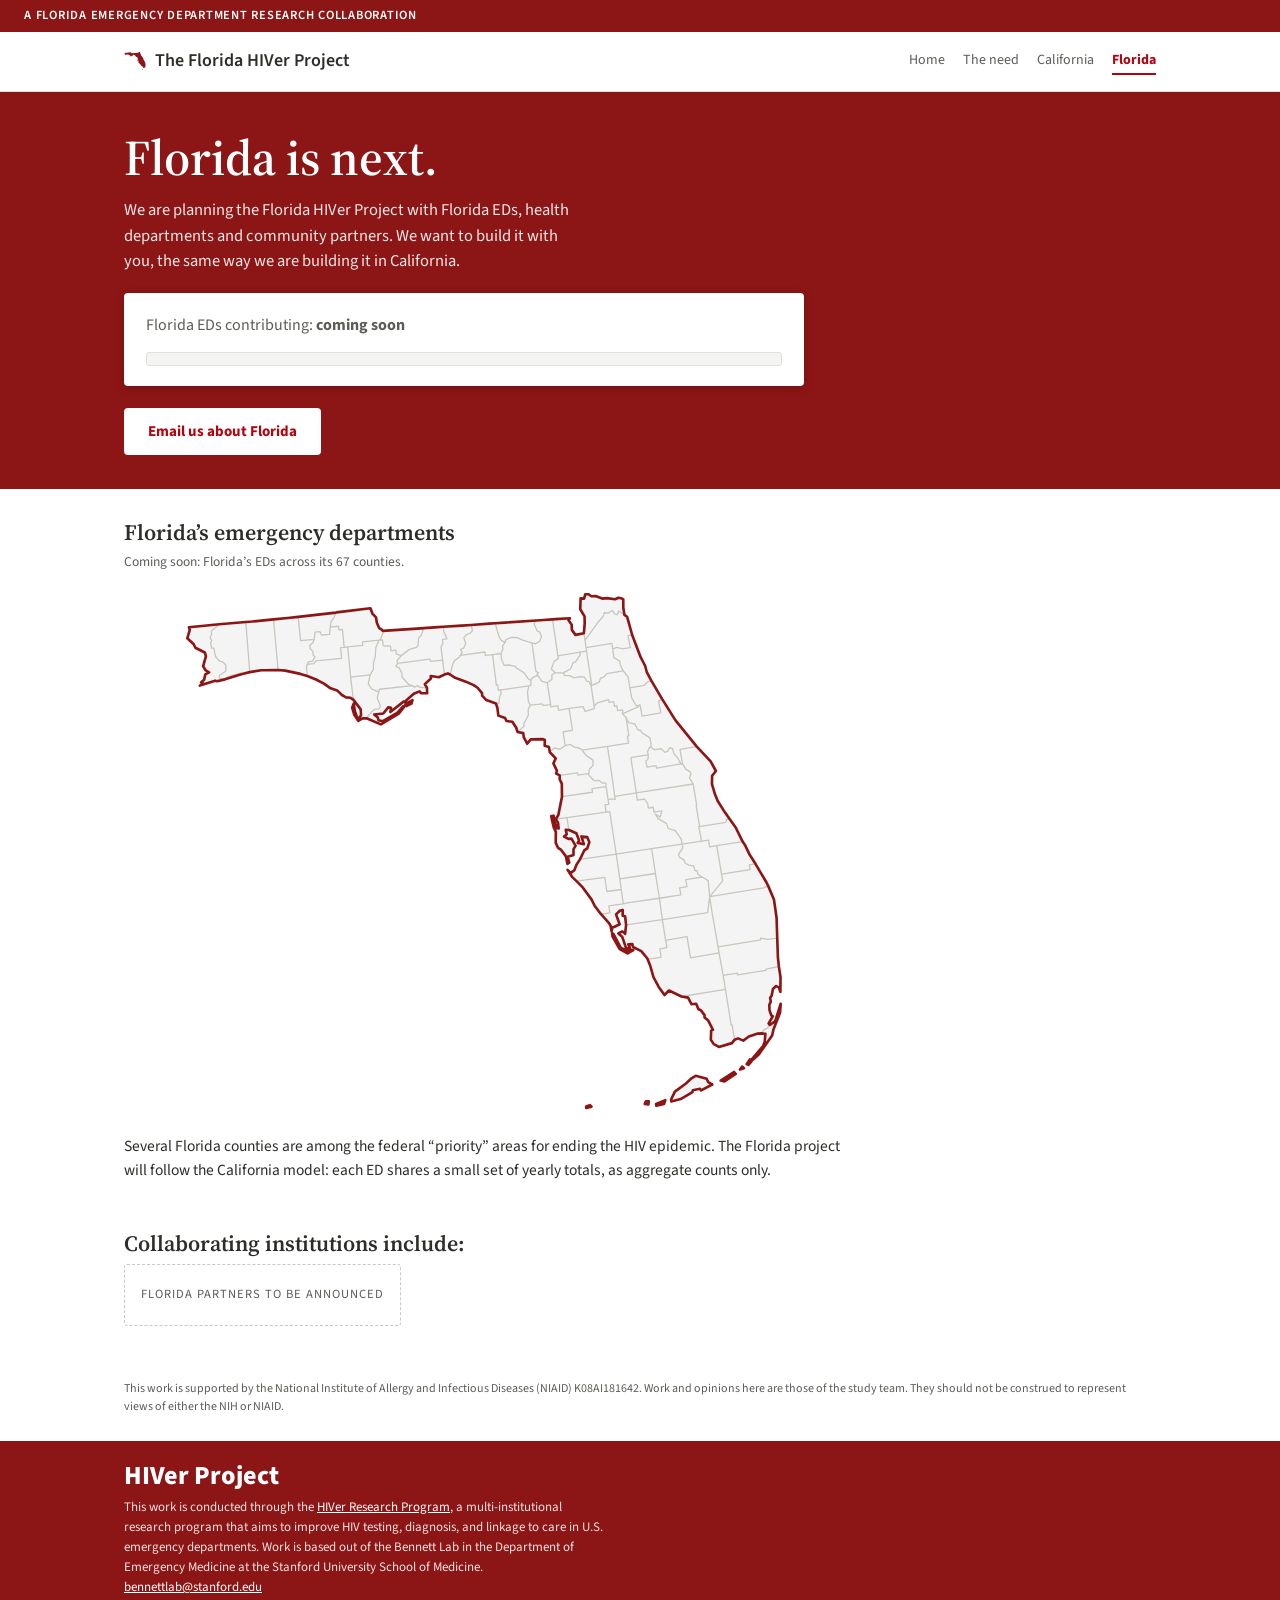
==== florida.html @ af4b72f3 "expansion reformatting to include home and then state-specific content" ====
<!doctype html>
<html lang="en">
<head>
<meta charset="utf-8">
<meta name="viewport" content="width=device-width, initial-scale=1">
<title>The Florida HIVer Project</title>
<meta name="description" content="The Florida HIVer Project: our next state. Planning with Florida partners.">
<meta name="robots" content="noindex">
<link rel="icon" type="image/svg+xml" href="data:image/svg+xml,%3Csvg%20xmlns%3D%22http%3A//www.w3.org/2000/svg%22%20viewBox%3D%220%20-12%20100%2074%22%3E%3Cpath%20d%3D%22M18.4%2049.8L16.7%2049.1L15.8%2049.5L15.3%2048.6L13.9%2049.1L14.2%2048.3L13.0%2048.6L12.7%2047.9L16.3%2045.3L19.1%2045.3L21.2%2043.6L26.9%2035.6L28.8%2027.6L24.3%2027.8L20.5%2030.2L19.6%2029.7L17.7%2032.1L16.5%2032.3L15.8%2034.0L13.9%2032.5L11.6%2032.5L9.2%2034.0L6.4%2034.0L5.7%2032.3L7.1%2031.8L6.6%2030.9L7.8%2029.2L5.0%2030.7L1.7%2030.2L0.0%2028.1L4.7%2023.3L5.2%2018.6L7.5%2015.8L8.0%2013.0L9.2%2011.3L12.5%2012.3L14.4%209.9L17.2%2010.8L21.5%207.5L30.0%203.8L32.8%201.4L38.0%200.0L44.6%200.5L52.1%203.8L56.8%203.8L64.9%201.9L72.4%201.9L75.7%202.4L85.6%207.1L92.0%2013.9L93.9%2017.2L93.4%2020.0L95.8%2027.1L96.2%2034.2L97.2%2037.5L100.0%2041.7L100.0%2045.0L95.5%2048.1L88.9%2047.6L87.7%2046.5L89.9%2044.8L92.7%2044.3L93.4%2042.7L85.6%2040.6L83.5%2038.9L82.3%2036.3L81.4%2036.3L74.8%2041.5L70.0%2047.6L63.9%2048.6L58.7%2048.1L56.6%2046.9L57.3%2045.8L60.6%2044.3L64.2%2044.1L64.2%2032.8L55.0%2032.1L54.7%2033.7L57.5%2040.3L54.0%2046.2L45.5%2046.7L44.3%2045.5L47.9%2042.9L49.8%2042.9L50.0%2041.7L41.7%2034.0L39.6%2037.0L30.0%2045.8L23.8%2049.5L20.5%2049.1Z%22%20fill%3D%22%238C1515%22/%3E%3C/svg%3E">
<link rel="stylesheet" href="https://fonts.googleapis.com/css2?family=Source+Sans+3:wght@400;600;700;800&family=Source+Serif+4:opsz,wght@8..60,400;8..60,600;8..60,700&display=swap">
<link rel="stylesheet" href="assets/site.css">
</head>
<body>
<a class="skip" href="#main">Skip to content</a>
<header><div class="subar">A Florida emergency department research collaboration</div>
<div class="top"><div class="in">
  <a class="site" href="index.html"><svg viewBox="-2 -2 104 104" class="mark" aria-hidden="true"><path d="M94.3,86L94.3,86L94.3,86ZM93.2,86.9L93.2,86.9L93.2,86.9ZM90,88.8L90,88.8L90,88.8ZM81.6,92L85.7,88L88.5,89.5ZM79.1,92.7L79.1,92.7L79.1,92.7ZM77.1,92.7L77.1,92.7L77.1,92.7ZM71.6,63.9L71.6,63.9L71.6,63.9ZM67.3,93.2L67.3,93.2L67.3,93.2ZM36.8,25.4L36.8,25.4L36.8,25.4ZM30.9,9.2L33,13L64.5,10.8L66.9,13.4L66.3,7.5L67.1,6.8L73.3,7.5L77.5,19.9L82.3,28.1L89.1,36.6L89.5,41.7L97.7,55.4L99.4,61.4L100,73.9L98.8,73.3L99.1,78.8L97.5,80.9L89.6,83.1L85.8,75.8L81.2,73.6L80.5,74.4L76.5,67L73.3,64.5L74,62.1L71.7,63L64.9,54.5L67.8,48.6L63.8,46.5L65.5,49.2L63.9,51L62.1,48.7L63.2,38.7L60.3,31.4L57.9,31.3L52.4,27.3L52,25.2L48.9,22.6L44,20.2L41.1,20.6L40.4,23.5L38.2,23.6L34.2,26.7L31.5,27.1L32.6,28.7L28.8,28.2L27.8,24.4L21.7,21.2L17.4,19.8L12.5,19.6L2.1,22.2L3.7,20L2.9,16.6L0,14.2L0.3,12.4L20.4,10.4Z" fill="currentColor"/></svg><span>The Florida HIVer Project</span></a>
  <nav aria-label="Main"><a href="index.html">Home</a><a href="need.html">The need</a><a href="california.html">California</a><a href="florida.html" aria-current="page">Florida</a></nav>
</div></div></header>
<main id="main">
<section class="hero tbd"><div class="in">
  <h1 class="disp">Florida is next.</h1>
  <p>We are planning the Florida HIVer Project with Florida EDs, health departments and community partners. We want to build it with you, the same way we are building it in California.</p>
  <div class="meter tbd">
    <div class="big"><span class="of">Florida EDs contributing: <b>coming soon</b></span></div>
    <div class="track" role="img" aria-label="Progress: not started yet"><div class="fill" style="width:0"></div></div>
  </div>
  <a class="cta" href="mailto:bennettlab@stanford.edu?subject=Florida%20HIVer%20Project">Email us about Florida</a>
</div></section>

<section class="band"><div class="in">
  <h2 class="disp">Florida&rsquo;s emergency departments</h2>
  <p class="sub">Coming soon: Florida&rsquo;s EDs across its 67 counties.</p>
  <figure class="fig mapbox" style="margin:18px 0 22px"><svg viewBox="-2.0 -2.0 364.0 316" role="img" aria-label="Map of Florida's 67 counties." style="width:100%;height:auto;display:block;max-width:600px;margin:0 auto"><path d="M90.1,11.1L90.5,11L111.1,8.5L112.3,11.7L114.5,14L115,17.3L116.4,20.5L118,21.5L118.6,22.2L139.3,20.8L143.5,20.5L152,19.9L155.3,19.7L166.5,19L172.2,18.6L183.1,17.8L186.8,17.6L192.6,17.2L211.7,15.9L216.2,15.6L221.6,15.2L223.3,15.1L232.1,14.5L231.3,15.8L233.2,18.5L233.3,21.6L235.5,24.6L240.6,23.6L241.1,17.7L241,13.4L238.4,9.1L238.6,2.5L240.7,2.6L241.4,0L243.4,0L245.1,1.2L247.7,1L251.7,2.6L254.6,2.3L259.5,3L261.6,2.1L263.7,2.6L264.5,3.1L264.5,8L265.2,12.5L266.8,13.6L269.9,24.7L275.1,38.3L277.8,43.5L278.7,47L281.5,52.4L288.1,63.6L296.2,76.5L309.1,92.4L317.5,101.4L320.7,107.2L318.4,110.1L318.3,115.1L320.2,121.5L321.8,125.4L325.4,131.1L328.9,136.1L332.7,141.5L336.9,150L338.6,152.6L341.3,158.2L344.7,163.5L351.3,174.7L352.4,176.9L355.9,185.1L357.5,196.2L357.9,208.6L358.3,220.3L358.9,225.8L359.9,232.4L359.8,241.2L358.9,238.5L357.2,237.7L355.3,239.4L354.5,243.5L353.6,244.8L354,247.1L353.1,249L353.2,252.3L354.3,255.5L355.2,256L352.7,260.4L353.4,261.3L356.5,259.1L357.2,257.3L360,248.4L359.6,253.8L358.1,257.7L355.6,264L354.8,267.7L346.8,279L343.3,282.3L342.7,281.9L349.4,273.9L350.3,271.5L350.7,266.6L348.2,266.4L346.1,266.5L340.7,268.3L337.3,270.8L334.1,269.4L332.1,270.2L330.4,272.3L322.5,274.6L319.4,272.9L317.6,270.2L317.8,264.7L318.9,264.2L315.9,258.4L313.8,256.7L313.8,255.3L311.6,252.4L310.1,251.8L308.7,248.4L305.9,248.7L303.8,244.7L299.8,244L292.2,240.4L289.5,243.1L286,238.2L282.8,232.3L280.8,225.2L279,220.8L275.4,216.5L270.4,214L270,212.2L267.6,212.4L268.4,214.2L266.3,215L263.8,207.7L261.5,205.8L263.9,204.5L265.6,206L266.2,200.6L265.6,195.4L264.1,195L264.2,191.5L262.4,192L260.1,194.2L262.3,200.2L259.2,201.7L257.9,202.2L257.4,204.4L256.8,201.1L255.7,199.3L251,194.1L247.1,188.9L245.2,185.1L240,178L236.1,174L233.6,171.6L230.7,167.2L232.7,169L234.8,167.4L236.1,164.1L238.2,160.8L240.8,155.4L242.6,154.2L243.9,150.4L242.6,147.3L239.1,146.9L240.6,151.6L236.8,150.8L237.7,149.3L236,145L231.5,143L229.6,142.9L230.2,145.6L228.6,147L231.2,148.4L233.1,148.2L235.6,152.6L234.3,154.6L234.3,158.1L230.8,159.2L231.7,162.8L230.6,163.5L229.7,159L226.8,155.1L224.9,153.8L223.5,150.8L223.6,144.1L222.3,141.4L221.2,136.8L220.8,134.6L222.2,134.3L222.5,136.6L224,141.9L225.3,142L224.9,138.5L223.6,136.4L225.1,133.9L227.3,122.8L227.2,114.9L225.9,112.2L225.9,109.9L223.8,108.8L224.2,107L222.1,102.6L223.5,99.6L219.9,95.7L219.4,92.7L216.8,91.9L216.9,88.4L215.8,87.9L208.4,88L206.2,90.6L204.1,86.6L203.8,84.2L200.3,83.5L199.5,80.8L197.2,77.3L193.7,76.9L192.8,75.1L188.7,73.6L188.1,68.8L187.2,66.2L181.4,64.2L178.9,61.4L178.8,60L176.1,56.7L173.7,55.1L169,53L162.5,50.7L159.6,48.8L158.1,48L156,48.7L152.6,50.3L147.7,49.6L147.8,51.1L144.1,54.5L145.4,56.8L145.5,60L141.8,60L140.9,58.9L137.4,60.3L132.1,65L131.2,65.1L123.2,71.4L123.6,68.9L121.9,68.6L118.9,72.3L113.4,72.9L115.6,74.8L116,76.4L118.6,77L127.3,72L131.1,67.9L131.5,68.4L128.3,72.4L117.4,78.9L109.1,75.3L106.3,75.3L103.7,76.8L101.3,73.1L100,68.8L101,66.2L101.6,70.6L102.9,74.4L104.1,75.2L105.4,73.4L105.2,69.8L100.7,63.9L99,62.8L96.3,62.5L93.8,61.1L90.9,58.3L86.5,56.8L82.9,54.2L78.1,51.7L72.8,49.6L68.6,48.3L59.4,46.3L55.1,45.9L44.9,46.1L37.9,47.2L32.8,48.5L22.9,51.6L18.1,52.7L16.9,52.4L7.6,55.4L9.7,54.1L8.4,53.4L10.2,51.9L10.9,48.6L13.2,47.4L11.2,46.2L9.6,43.7L11.3,37.5L10.6,35.3L4.9,32.4L3.9,30.3L0,26.7L1.5,21.6L1,20L19.4,18.2L35.5,16.8L39.6,16.5L52.3,15.2L60.9,14.4L67.3,13.7ZM257.7,205.5L258.6,206.1L263,214.5L267.3,216.3L268.3,215.4L270.6,215.9L267.1,217.8L262.3,215.2L258,207.6ZM132.3,66.7L136.6,64.2L136,66.3L132.8,67.8ZM339.4,285L341.4,282.1L342.3,283.3L340.4,285.5ZM335.3,288.3L336.6,286.5L337.7,287.5ZM323.6,295L331.6,289.8L332.7,291L325.9,295.5ZM293.5,306.5L295.8,301.7L302.5,296.8L306.1,293.5L308.4,292.1L315.1,293.9L316,296L318.5,297.4L311.7,301L311,300L306.7,300.9L306.5,302L299.3,306.2L293.6,307.7ZM284.4,309.2L290,306.9L289.2,309.2L284.5,310.2ZM277.5,309.2L278.2,307.6L280,307.6L279.7,309.5ZM242,310.8L244.3,309.9L245.2,310.8L242,311.6Z" fill="#F4F4F4"/><path d="M52.3,15.2L55.1,45.9M37.9,47.2L35.5,16.8M236.1,174L253.3,171.7L254.5,180.3L263.3,179.1L262.4,172.7L284,169.4L286.4,184.4L299.4,182.4L298.7,178.1L303.1,177.4L302.4,173.1L312.4,171.5L316,173.7L316.9,183.4L315.7,193.1L288.2,197.4L286.4,184.4L267.8,187.1L264.5,187.8L263.3,179.1M187.2,66.2L189.1,66L189.5,62.1L190.4,60.2L190.1,58L207.2,55.6L206.4,59.2L206.9,65L208.1,67.2L206.8,69.9L206.9,73.4L204.1,78.8L204.4,79.9L200.3,83.5M352.4,176.9L349.7,178.1L316.9,183.4L324.8,173.9L324.1,169.8L341.4,167L341,164.1L344.7,163.5M262.4,172.7L260.2,157.6L281.7,154.3L284,169.4M72.8,49.6L72.3,43.6L73.4,42.4L76.9,42.1L78,40.4L93.6,38.9L93,32.4L95.2,32.2L97.3,31.9L99.1,50.2L100.7,63.9M288.1,63.6L285.9,64.8L287.3,71.9L275.9,73.9L274.7,67.1L274.1,67.3L272.3,67.6L269.6,62.8L268.5,56.8L277.1,55.3L279.2,53.1L281.5,52.4M254.9,92.3L267.7,90.3L267,86L267.9,85.9L266.1,74.6L267.8,77.9L271.6,78.8L273.5,82.5L275,82.4L275.7,83.9L280.7,87.1L281.4,91.4L280.9,92.4L279.2,95.4L279.6,97.4L279.6,99.8L278.2,101.2L278.9,104.8L284.4,103.9L284.7,105.4L299.4,102.9L300.8,103.3L302.3,106.1L304.9,107.6L305.6,109.1L304.6,111.2L306.9,115.1L272.4,120.5L269.2,99.9L269.5,98.9L279.6,97.4M67.3,13.7L68.7,28.1L77,27.3L76.2,29.4L74.3,30.9L74.5,32.9L76.3,34.8L76.2,36.6L77.5,38L75.9,40.5L73.3,41L72.3,43.6M227.3,122.8L245.8,120.1L245.5,117.9L254.1,116.7L255.3,124.8L255.7,127.5L253.4,127.8L254.1,132.1L230.3,135.5L223.6,136.4M222.5,136.6L221.2,136.8M324.1,169.8L321.2,152.5L336.9,150M77,27.3L77.5,22.9L80.4,22.6L81.4,24.7L86.3,24.3L86.7,19.9L91.7,19.4L91.9,21.5L94.1,21.3L95.2,32.2M254.1,116.7L253.8,114.5L251.9,114.6L249.9,112.9L246.6,113L243.3,109.3L243.7,108.7L243.9,106.1L246.2,103.7L246.1,100.6L241.6,97.4L239.5,94.5L254.9,92.3L257.8,111.4L259.3,122.6L259.6,124.4L256.7,124.1L255.3,124.8M357.9,208.6L352.1,209.3L347.8,208.6L347.9,209.6L322,213.9L318.5,193.9L316.9,183.4M190.1,58L188.7,58.2L188.3,55L187.5,55.1L185.2,36.6L190.3,35.9L190.7,39.7L192.2,43.1L195,42.9L199.1,43.7L199.3,44.5L204.2,47.5L207,51.5L208.5,52.2L208.4,55.3L207.2,55.6M312.4,171.5L309.8,169.8L309.3,167.7L308,167.6L307.2,164.8L304.2,164.3L302,163L301.5,161.3L298.7,159.6L298,157.8L300.6,153.9L300.2,151.6L312,149.8L316.2,149.1L316.9,153.2L321.2,152.5M225.9,109.9L236.7,108.3L237,109.7L243.7,108.7M251,194.1L256.4,193.3L255.7,189L264.5,187.8M288.2,197.4L266.2,200.6M259.2,201.7L256.8,201.1M288.2,197.4L290.2,209.9L291,214.3L286.7,215.1L287.5,220.1L280.3,221.3L279,220.8M281.7,154.3L300.2,151.6L299.6,148.4L296,143.4L291.6,142L290.8,139.1L285.6,136.1L283.9,133.3L286.9,135.2L287.9,131.4L283.1,132.1L282.7,129.2L279.7,129.7L279.3,126.8L277.4,124.2L273,124.9L272.4,120.5L259.3,122.6M190.3,35.9L191.5,33.1L191.2,31.5L192.7,29.3L193.2,27.6L196,26.2L199.6,26.1L203.9,28L209.1,29.5L211.5,46.8L213.1,47.6L211.6,49.5L209.1,50.9L208.5,52.2M208.1,67.2L215.2,66.5L216.1,67.5L220.4,66.8M231.6,69.2L233.7,82.5L228,83.4L229.2,91.8L226.1,94L222.6,93.2L219.9,95.7M265.2,12.5L261.8,10.1L260.9,12.4L259.3,11.9L257.8,9.8L255.3,11.4L252.9,11.2L252.5,13.1L249.1,17.1L241.3,28L240.6,23.6M186.8,17.6L189,25.3L190.3,27.7L192.7,29.3M185.2,36.6L180.8,37.2L180.6,35L165.6,37L166.8,35.4L165.7,33.5L167.7,32.6L168.9,30L167.8,26.4L169,24.7L171.7,23.6L173,22L172.2,18.6M209.1,29.5L211.2,30.1L213.8,28.5L214.9,25.7L213.8,22.9L212.2,22.1L210.4,18L211.7,15.9M221.6,15.2L224.8,37.4L225.1,38.9L222.6,40.7L220.8,45.3L223.1,47.5M218.4,53.7L221.2,51.5L221.2,49L223.1,47.5L228,47.7L229.1,49.3L231.9,49.3L234.8,50.7L238.3,50L240.9,50.2L242.3,52.7L243.6,52.8L245,55.5L246.8,67.7L247,69.3L241.3,71.1L240.1,68.1L231.6,69.2L225.2,70.4L224.8,67.6L220.6,68.3L220.4,66.8L218.4,53.7L214.9,52.7L212.9,49.5L211.6,49.5M97.3,31.9L106.4,31L106.3,28.9L116.3,27.8L114.4,32.1L114,38L112.9,41.8L112.9,45.5L110.9,48.9L99.1,50.2M229.2,91.8L232.5,91.1L234.5,92.6L238,93.4L239.5,94.5M109.1,75.3L109.7,73.6L113.5,69.8L116.5,69.3L117.2,67.9L115.2,62.9L116,59.8L116.6,57.6L136.4,55.4L137.9,56.3L139.8,55.4L141.2,56.5L145.4,56.8M143.5,20.5L141.8,25.2L140.4,26.2L139.9,31.2L139,32.2L134.8,33.4L129.8,37.2L126.8,36.1L126.5,33.9L123.6,34.3L123.3,31.4L118.9,31.2L118.4,27.6L116.3,27.8L117.3,27L119,22.8L118.6,22.2M110.9,48.9L109.8,54.4L112,57.6L115.8,59L116,59.8M156,48.7L154.9,39.9L153.9,31.9L155.1,29.8L154.8,27.4L157.5,27L155.7,22.8L155.3,19.7M165.6,37L165,38.2L161.9,40.4L160.7,43.5L159.6,48.8M230.3,135.5L231.5,143M32.8,48.5L32.7,47.7L26.2,49.5L21.9,51.4L19.5,50.9L19.5,49.1L23.3,46.7L23.4,42.9L21.4,41L19.5,40.5L17.2,37.9L16.1,32.7L14.8,32.7L14.1,29.4L14.8,28L13.8,26.4L14.8,24.2L14.5,22.4L19.4,18.2M309.1,92.4L298.9,94.1L300.4,102.8L299.4,102.9M266.1,74.6L264,72.5L273.7,68.2L274.1,67.3M348.2,266.4L349.9,264.1L352.3,263.1L352.7,260.4M357.2,257.3L358.1,257.7M299.8,244L326.5,239.7L329.9,261.2L330.4,261.1L332.1,270.2M258.1,33.2L260.4,32.2L264.3,33.1L268.7,32.4L267.4,25.1L269.9,24.7M268.5,56.8L267.4,50.1L264.4,46.4M306.9,115.1L309,127.7L308.7,128.1L310.8,140.9L310.3,141L312,149.8M322,213.9L322.6,217.5L305.3,220.6L303.2,207.7L290.2,209.9M310.8,140.9L326.6,138.4L327.1,136.7L328.9,136.1M224.8,37.4L238.2,35.1L238.3,36.7L235.5,41L234,41.5L232.5,45.3L228,47.7M241.9,32.3L257.6,29.8L258.1,33.2L258.8,38.4L262.5,40.6L262.7,42.9L264.4,46.4L254.6,48.1L252.7,50.2L250.7,50.9L249.8,53.3L245.3,55.4L245.2,54L242.2,34.5L241.9,32.3L241.3,28M136.4,55.4L134.3,54.7L130.3,50.2L130.1,47.5L128.5,44.6L126.6,43.7L127.5,41.9L147.1,39.3L147.8,40.7L154.9,39.9M86.7,19.9L87.3,16.4L89,14.1L90.1,11.1M127.5,41.9L127.2,40.3L129.8,37.2M326.5,239.7L325.1,231.2L333.7,229.8L333.9,230.9L351.1,228.1L351,227.4L358.9,225.8M238.2,35.1L242.2,34.5M245.3,55.4L245,55.5M325.1,231.2L322.6,217.5M238.2,160.8L260.2,157.6L256.3,131.8L254.1,132.1M264,72.5L264.2,70.1L261.1,70.6L260.6,67.7L259.2,68L258.7,65.1L255.9,65.6L255.6,63.9L248.8,65.9L246.8,67.7M280.9,92.4L283.3,94.3L287.4,93.7L289.8,95.9L291.5,95.2L292.6,93.1L294.4,93.6L295.2,96.7L297.5,99.2L299.4,102.9" fill="none" stroke="#C9C6BE" stroke-width="0.8" stroke-linejoin="round"/><path d="M90.1,11.1L90.5,11L111.1,8.5L112.3,11.7L114.5,14L115,17.3L116.4,20.5L118,21.5L118.6,22.2L139.3,20.8L143.5,20.5L152,19.9L155.3,19.7L166.5,19L172.2,18.6L183.1,17.8L186.8,17.6L192.6,17.2L211.7,15.9L216.2,15.6L221.6,15.2L223.3,15.1L232.1,14.5L231.3,15.8L233.2,18.5L233.3,21.6L235.5,24.6L240.6,23.6L241.1,17.7L241,13.4L238.4,9.1L238.6,2.5L240.7,2.6L241.4,0L243.4,0L245.1,1.2L247.7,1L251.7,2.6L254.6,2.3L259.5,3L261.6,2.1L263.7,2.6L264.5,3.1L264.5,8L265.2,12.5L266.8,13.6L269.9,24.7L275.1,38.3L277.8,43.5L278.7,47L281.5,52.4L288.1,63.6L296.2,76.5L309.1,92.4L317.5,101.4L320.7,107.2L318.4,110.1L318.3,115.1L320.2,121.5L321.8,125.4L325.4,131.1L328.9,136.1L332.7,141.5L336.9,150L338.6,152.6L341.3,158.2L344.7,163.5L351.3,174.7L352.4,176.9L355.9,185.1L357.5,196.2L357.9,208.6L358.3,220.3L358.9,225.8L359.9,232.4L359.8,241.2L358.9,238.5L357.2,237.7L355.3,239.4L354.5,243.5L353.6,244.8L354,247.1L353.1,249L353.2,252.3L354.3,255.5L355.2,256L352.7,260.4L353.4,261.3L356.5,259.1L357.2,257.3L360,248.4L359.6,253.8L358.1,257.7L355.6,264L354.8,267.7L346.8,279L343.3,282.3L342.7,281.9L349.4,273.9L350.3,271.5L350.7,266.6L348.2,266.4L346.1,266.5L340.7,268.3L337.3,270.8L334.1,269.4L332.1,270.2L330.4,272.3L322.5,274.6L319.4,272.9L317.6,270.2L317.8,264.7L318.9,264.2L315.9,258.4L313.8,256.7L313.8,255.3L311.6,252.4L310.1,251.8L308.7,248.4L305.9,248.7L303.8,244.7L299.8,244L292.2,240.4L289.5,243.1L286,238.2L282.8,232.3L280.8,225.2L279,220.8L275.4,216.5L270.4,214L270,212.2L267.6,212.4L268.4,214.2L266.3,215L263.8,207.7L261.5,205.8L263.9,204.5L265.6,206L266.2,200.6L265.6,195.4L264.1,195L264.2,191.5L262.4,192L260.1,194.2L262.3,200.2L259.2,201.7L257.9,202.2L257.4,204.4L256.8,201.1L255.7,199.3L251,194.1L247.1,188.9L245.2,185.1L240,178L236.1,174L233.6,171.6L230.7,167.2L232.7,169L234.8,167.4L236.1,164.1L238.2,160.8L240.8,155.4L242.6,154.2L243.9,150.4L242.6,147.3L239.1,146.9L240.6,151.6L236.8,150.8L237.7,149.3L236,145L231.5,143L229.6,142.9L230.2,145.6L228.6,147L231.2,148.4L233.1,148.2L235.6,152.6L234.3,154.6L234.3,158.1L230.8,159.2L231.7,162.8L230.6,163.5L229.7,159L226.8,155.1L224.9,153.8L223.5,150.8L223.6,144.1L222.3,141.4L221.2,136.8L220.8,134.6L222.2,134.3L222.5,136.6L224,141.9L225.3,142L224.9,138.5L223.6,136.4L225.1,133.9L227.3,122.8L227.2,114.9L225.9,112.2L225.9,109.9L223.8,108.8L224.2,107L222.1,102.6L223.5,99.6L219.9,95.7L219.4,92.7L216.8,91.9L216.9,88.4L215.8,87.9L208.4,88L206.2,90.6L204.1,86.6L203.8,84.2L200.3,83.5L199.5,80.8L197.2,77.3L193.7,76.9L192.8,75.1L188.7,73.6L188.1,68.8L187.2,66.2L181.4,64.2L178.9,61.4L178.8,60L176.1,56.7L173.7,55.1L169,53L162.5,50.7L159.6,48.8L158.1,48L156,48.7L152.6,50.3L147.7,49.6L147.8,51.1L144.1,54.5L145.4,56.8L145.5,60L141.8,60L140.9,58.9L137.4,60.3L132.1,65L131.2,65.1L123.2,71.4L123.6,68.9L121.9,68.6L118.9,72.3L113.4,72.9L115.6,74.8L116,76.4L118.6,77L127.3,72L131.1,67.9L131.5,68.4L128.3,72.4L117.4,78.9L109.1,75.3L106.3,75.3L103.7,76.8L101.3,73.1L100,68.8L101,66.2L101.6,70.6L102.9,74.4L104.1,75.2L105.4,73.4L105.2,69.8L100.7,63.9L99,62.8L96.3,62.5L93.8,61.1L90.9,58.3L86.5,56.8L82.9,54.2L78.1,51.7L72.8,49.6L68.6,48.3L59.4,46.3L55.1,45.9L44.9,46.1L37.9,47.2L32.8,48.5L22.9,51.6L18.1,52.7L16.9,52.4L7.6,55.4L9.7,54.1L8.4,53.4L10.2,51.9L10.9,48.6L13.2,47.4L11.2,46.2L9.6,43.7L11.3,37.5L10.6,35.3L4.9,32.4L3.9,30.3L0,26.7L1.5,21.6L1,20L19.4,18.2L35.5,16.8L39.6,16.5L52.3,15.2L60.9,14.4L67.3,13.7ZM257.7,205.5L258.6,206.1L263,214.5L267.3,216.3L268.3,215.4L270.6,215.9L267.1,217.8L262.3,215.2L258,207.6ZM132.3,66.7L136.6,64.2L136,66.3L132.8,67.8ZM339.4,285L341.4,282.1L342.3,283.3L340.4,285.5ZM335.3,288.3L336.6,286.5L337.7,287.5ZM323.6,295L331.6,289.8L332.7,291L325.9,295.5ZM293.5,306.5L295.8,301.7L302.5,296.8L306.1,293.5L308.4,292.1L315.1,293.9L316,296L318.5,297.4L311.7,301L311,300L306.7,300.9L306.5,302L299.3,306.2L293.6,307.7ZM284.4,309.2L290,306.9L289.2,309.2L284.5,310.2ZM277.5,309.2L278.2,307.6L280,307.6L279.7,309.5ZM242,310.8L244.3,309.9L245.2,310.8L242,311.6Z" fill="none" stroke="#8C1515" stroke-width="1.6" stroke-linejoin="round"/></svg></figure>
  <div class="prose">
    <p>Several Florida counties are among the federal &ldquo;priority&rdquo; areas for ending the HIV epidemic. The Florida project will follow the California model: each ED shares a small set of yearly totals, as aggregate counts only.</p>
  </div>
</div></section>
<section class="wall"><div class="in">
  <h2 class="disp">Collaborating institutions include:</h2>
  <div class="chips">
    <span class="chip">Florida partners to be announced</span>
  </div>
</div></section>
<p class="fineprint">This work is supported by the National Institute of Allergy and Infectious Diseases (NIAID) K08AI181642. Work and opinions here are those of the study team. They should not be construed to represent views of either the NIH or NIAID.</p>
</main>
<footer class="sufoot" id="contact"><div class="in">
  <span class="su">HIVer Project</span>
  <p>This work is conducted through the <a href="https://med.stanford.edu/bennettlab.html">HIVer Research Program</a>, a multi-institutional research program that aims to improve HIV testing, diagnosis, and linkage to care in U.S. emergency departments. Work is based out of the Bennett Lab in the Department of Emergency Medicine at the Stanford University School of Medicine. <a href="mailto:bennettlab@stanford.edu">bennettlab@stanford.edu</a></p>
</div></footer>
</body>
</html>
---- assets/site.css ----
:root{
  --bg:#FFFFFF; --fog:#F4F4F4; --hero:#8C1515; --ink:#2E2D29; --ink2:#5D5C57;
  --red:#8C1515; --digital:#B1040E; --green:#175E54; --line:#E3E0D8; --card:#FFFFFF;
}
*{box-sizing:border-box;}
html{scroll-behavior:smooth;}
body{margin:0; background:var(--bg); color:var(--ink); font-family:"Source Sans 3","Source Sans Pro",system-ui,sans-serif; line-height:1.55;}
.in{max-width:1080px; margin:0 auto;}
.num{font-variant-numeric:tabular-nums;}
.disp{font-family:"Source Serif 4",Georgia,serif;}
a{color:inherit;}
a:focus-visible,button:focus-visible{outline:3px solid var(--digital); outline-offset:2px;}
.hero a:focus-visible,.sufoot a:focus-visible,.subar a:focus-visible{outline-color:#FFFFFF;}
.skip{position:absolute; left:-999px; top:0; background:#FFFFFF; color:var(--digital); padding:8px 12px; font-weight:700; z-index:10;}
.skip:focus{left:8px; top:8px;}
img{max-width:100%; height:auto; display:block;}
svg{display:block;}


.subar{background:var(--red); color:#FFFFFF; padding:7px 24px; font:600 12.5px/1.4 "Source Sans 3",sans-serif; letter-spacing:.06em; text-transform:uppercase;}
.top{background:var(--card); border-bottom:1px solid var(--line);}
.top .in{display:flex; flex-wrap:wrap; gap:10px 18px; justify-content:space-between; align-items:center; padding:16px 24px;}
.site{display:inline-flex; align-items:center; gap:9px; font:600 18px/1 "Source Sans 3",sans-serif; color:var(--ink); text-decoration:none;}
.site .mark{height:22px; width:auto; color:var(--red); fill:var(--red);}
.site .mark path{fill:var(--red);}
.top nav{display:flex; flex-wrap:wrap; gap:6px 18px; font-size:14px;}
.top nav a{text-decoration:none; color:var(--ink2); padding:2px 0; border-bottom:2px solid transparent;}
.top nav a:hover{color:var(--digital);}
.top nav a[aria-current="page"]{color:var(--digital); font-weight:700; border-bottom-color:var(--digital);}
.soon{font-size:10.5px; font-weight:700; letter-spacing:.06em; text-transform:uppercase; border:1px solid var(--line); color:var(--ink2); border-radius:3px; padding:0 4px; margin-left:2px; vertical-align:1px;}

.hero{background:var(--hero); color:#FFFFFF;}
.hero .in{padding:38px 24px 34px;}
h1{font:600 clamp(30px,4.8vw,50px)/1.12 "Source Serif 4",Georgia,serif; margin:0 0 12px; text-wrap:balance; max-width:22ch;}
.hero h1{color:#FFFFFF;}
.hero.home h1{max-width:28ch;}
.hero p{color:rgba(255,255,255,.9); max-width:58ch; font-size:16.5px; margin:0 0 18px;}
.hero .srcline{font-size:12.5px; color:rgba(255,255,255,.8); margin:0;}
.cta{display:inline-block; margin:8px 0 0; background:#FFFFFF; color:var(--digital); font:700 15px "Source Sans 3",sans-serif; padding:13px 24px; border-radius:4px; text-decoration:none;}

h2{font:600 22px/1.25 "Source Serif 4",Georgia,serif; margin:0 0 6px; color:var(--ink);}
.sub{color:var(--ink2); font-size:13.5px; margin:0 0 14px;}
.band .in{padding:30px 24px;}
.band.fog{background:var(--fog);}

/* home: central map */
.mapfig{margin:0;}
.mapfig{max-width:720px;}
.mapfig img{width:100%; max-width:720px; margin:6px 0 0;}
.maplegend{display:flex; flex-wrap:wrap; gap:8px 16px; align-items:center; font-size:12.5px; color:var(--ink2); margin:14px 0 0;}
.maplegend .sw{display:inline-block; width:14px; height:14px; border-radius:2px; margin-right:5px; vertical-align:-2px; border:1px solid #CBC8BE;}
.maplegend .dot{display:inline-block; width:9px; height:9px; border-radius:50%; background:#1D3557; border:1.5px solid #FFFFFF; box-shadow:0 0 0 1px #1D3557; margin-right:6px; vertical-align:0;}
.maplegend .lt{font-weight:600; color:var(--ink); margin-right:2px;}
.cap{font-size:12px; color:var(--ink2); margin:8px 0 0;}
.lede{max-width:720px; font-size:16px;}
.lede p{margin:0 0 12px;}

/* home: state cards */
.states{display:grid; grid-template-columns:repeat(auto-fit,minmax(260px,1fr)); gap:14px; margin-top:16px;}
.state{display:flex; gap:16px; align-items:center; background:var(--card); border:1px solid var(--line); border-radius:4px; padding:18px; text-decoration:none; color:var(--ink);}
.state:hover{border-color:var(--red);}
.state svg{height:56px; width:56px; flex:none;}
.state svg path{fill:var(--red);}
.state.next svg path{fill:none; stroke:var(--red); stroke-width:2.5;}
.state b{display:block; font:600 18px "Source Serif 4",Georgia,serif;}
.state span{font-size:13.5px; color:var(--ink2);}
.tag{display:inline-block; font:700 10.5px "Source Sans 3",sans-serif; letter-spacing:.07em; text-transform:uppercase; padding:1px 6px; border-radius:3px; margin-bottom:4px;}
.tag.on{background:var(--red); color:#FFFFFF;}
.tag.nx{border:1px solid var(--red); color:var(--red);}

/* need page */
.page .in{padding:36px 24px 10px;}
.kicker{font:700 12px "Source Sans 3",sans-serif; letter-spacing:.09em; text-transform:uppercase; color:var(--digital); margin:0 0 6px;}
.page h1{font-size:clamp(28px,4vw,40px); line-height:1.15; color:var(--ink); max-width:28ch; margin-bottom:14px;}
.prose{max-width:720px; font-size:15.5px;}
.prose p{margin:0 0 14px;}
.fig,.fig.wide{width:100%; max-width:720px; margin:26px 0 34px;}
.fig img,.fig svg{width:100%; max-width:720px; height:auto; display:block;}
.vw-mid,.vw-narrow{display:none !important;}
@media (max-width:759px){.vw-wide{display:none !important;} .vw-mid{display:block !important;}}
@media (max-width:559px){.vw-mid{display:none !important;} .vw-narrow{display:block !important;}}
.ct{font:600 16px "Source Sans 3",sans-serif; margin:0 0 2px;}
.cs{font-size:12.5px; color:var(--ink2); margin:0 0 12px;}
.src{font-size:11.5px; color:var(--ink2); margin:6px 0 0;}
.fig svg{width:100%; height:auto;}
.tick{font:400 13px "Source Sans 3",sans-serif; fill:#5D5C57;}
.dlab{font:700 15px "Source Sans 3",sans-serif; fill:#2E2D29;}
.alab{font:400 13px "Source Sans 3",sans-serif; fill:#5D5C57;}
.shift{display:grid; grid-template-columns:1fr 1fr; gap:10px; margin-top:12px;}
.shift div{border-top:3px solid var(--line); padding-top:6px;}
.shift div.up{border-top-color:var(--red);}
.shift b{font:800 26px/1 "Source Sans 3",sans-serif; display:block; color:var(--ink2);}
.shift div.up b{color:var(--red);}
.shift span{font-size:13px; color:var(--ink2);}
.reco{border-left:3px solid #E0B000; background:#FFFBEA; padding:8px 12px; font-size:12.5px; color:#5A4500; margin:0 0 10px;}

/* state pages (layout of the live home page) */
.meter{background:var(--card); border-radius:4px; padding:20px 22px; max-width:680px; color:var(--ink); box-shadow:0 2px 10px rgba(0,0,0,.18); margin-bottom:14px;}
.meter .big{display:flex; align-items:baseline; gap:10px; flex-wrap:wrap;}
.meter .big .n{font:800 clamp(40px,7vw,60px)/1 "Source Sans 3",sans-serif; color:var(--red);}
.meter .big .of{color:var(--ink2); font-size:16px;}
.track{height:14px; border-radius:3px; background:var(--fog); overflow:hidden; margin-top:14px; border:1px solid var(--line);}
.fill{height:100%; width:0.3%; background:var(--red); border-radius:3px 2px 2px 3px;}
.waffle{display:grid; grid-template-columns:repeat(auto-fill,minmax(26px,1fr)); gap:6px; max-width:640px;}
.cty{aspect-ratio:1; max-width:100%; border-radius:2px; background:var(--fog); border:1px solid var(--line);}
.cty.on{background:var(--red); border-color:var(--red);}
.cty.part{background:transparent; border:2px solid var(--red);}
.legend{display:flex; flex-wrap:wrap; gap:16px; margin-top:12px; font-size:12.5px; color:var(--ink2);}
.legend i{display:inline-block; width:12px; height:12px; border-radius:3px; margin-right:6px; vertical-align:-1px;}
.wall .in{padding:4px 24px 30px;}
.chips{display:flex; flex-wrap:wrap; gap:10px; align-items:center;}
.chip{border:1px dashed #CBC8BE; color:var(--ink2); background:var(--card); border-radius:3px; padding:10px 16px; font-size:12.5px; letter-spacing:.08em; text-transform:uppercase; display:inline-flex; align-items:center; min-height:62px;}
.chip.logo1{border:1px solid var(--line); text-transform:none; letter-spacing:0; padding:8px 18px;}
.hero .statemark{height:64px; width:auto; margin:0 0 14px;}
.hero .statemark path{fill:#FFFFFF;}
.hero.tbd .statemark path{fill:none; stroke:#FFFFFF; stroke-width:2.5;}
.ph{background:repeating-linear-gradient(135deg,var(--fog) 0 10px,#EDEDED 10px 20px); border:1px dashed #CBC8BE; border-radius:4px; color:var(--ink2); font-size:13px; display:flex; align-items:center; justify-content:center; text-align:center; padding:18px;}
.ph.tall{min-height:120px; max-width:640px;}
.meter.tbd .n{color:#C9C6BE;}

.fineprint{color:var(--ink2); font-size:12px; padding:24px 24px; max-width:1080px; margin:0 auto;}
.sufoot{background:var(--red); color:#FFFFFF;}
.sufoot .in{padding:22px 24px 26px;}
.sufoot .su{font:800 26px/1 "Source Sans 3",sans-serif; display:block; margin-bottom:8px;}
.sufoot p{margin:0; font-size:13px; color:rgba(255,255,255,.88); max-width:80ch;}
.sufoot a{color:#FFFFFF; text-decoration:underline;}

@media (max-width:560px){
  .top .in{padding:12px 16px;} .hero .in,.band .in,.page .in{padding-left:16px; padding-right:16px;}
  .subar{padding:6px 16px;} .wall .in{padding:4px 16px 24px;} .fineprint{padding:20px 16px;} .sufoot .in{padding:20px 16px 22px;}
  .shift{grid-template-columns:1fr;}
}

/* county maps on the state pages */
.fig720{width:100%; max-width:720px; margin:0;}
.cmap svg{width:100%; height:auto;}
.cmap path.c{stroke:#FFFFFF; stroke-width:.7;}
.cmap path.c:hover{stroke:#2E2D29; stroke-width:1.2;}
.cmap path.c.blank{fill:#FFFFFF; stroke:#9B988F; stroke-width:.7;}
.cmap .lbl{font:700 13px "Source Sans 3",sans-serif; fill:#2E2D29;}
.mapbox{max-width:720px;}
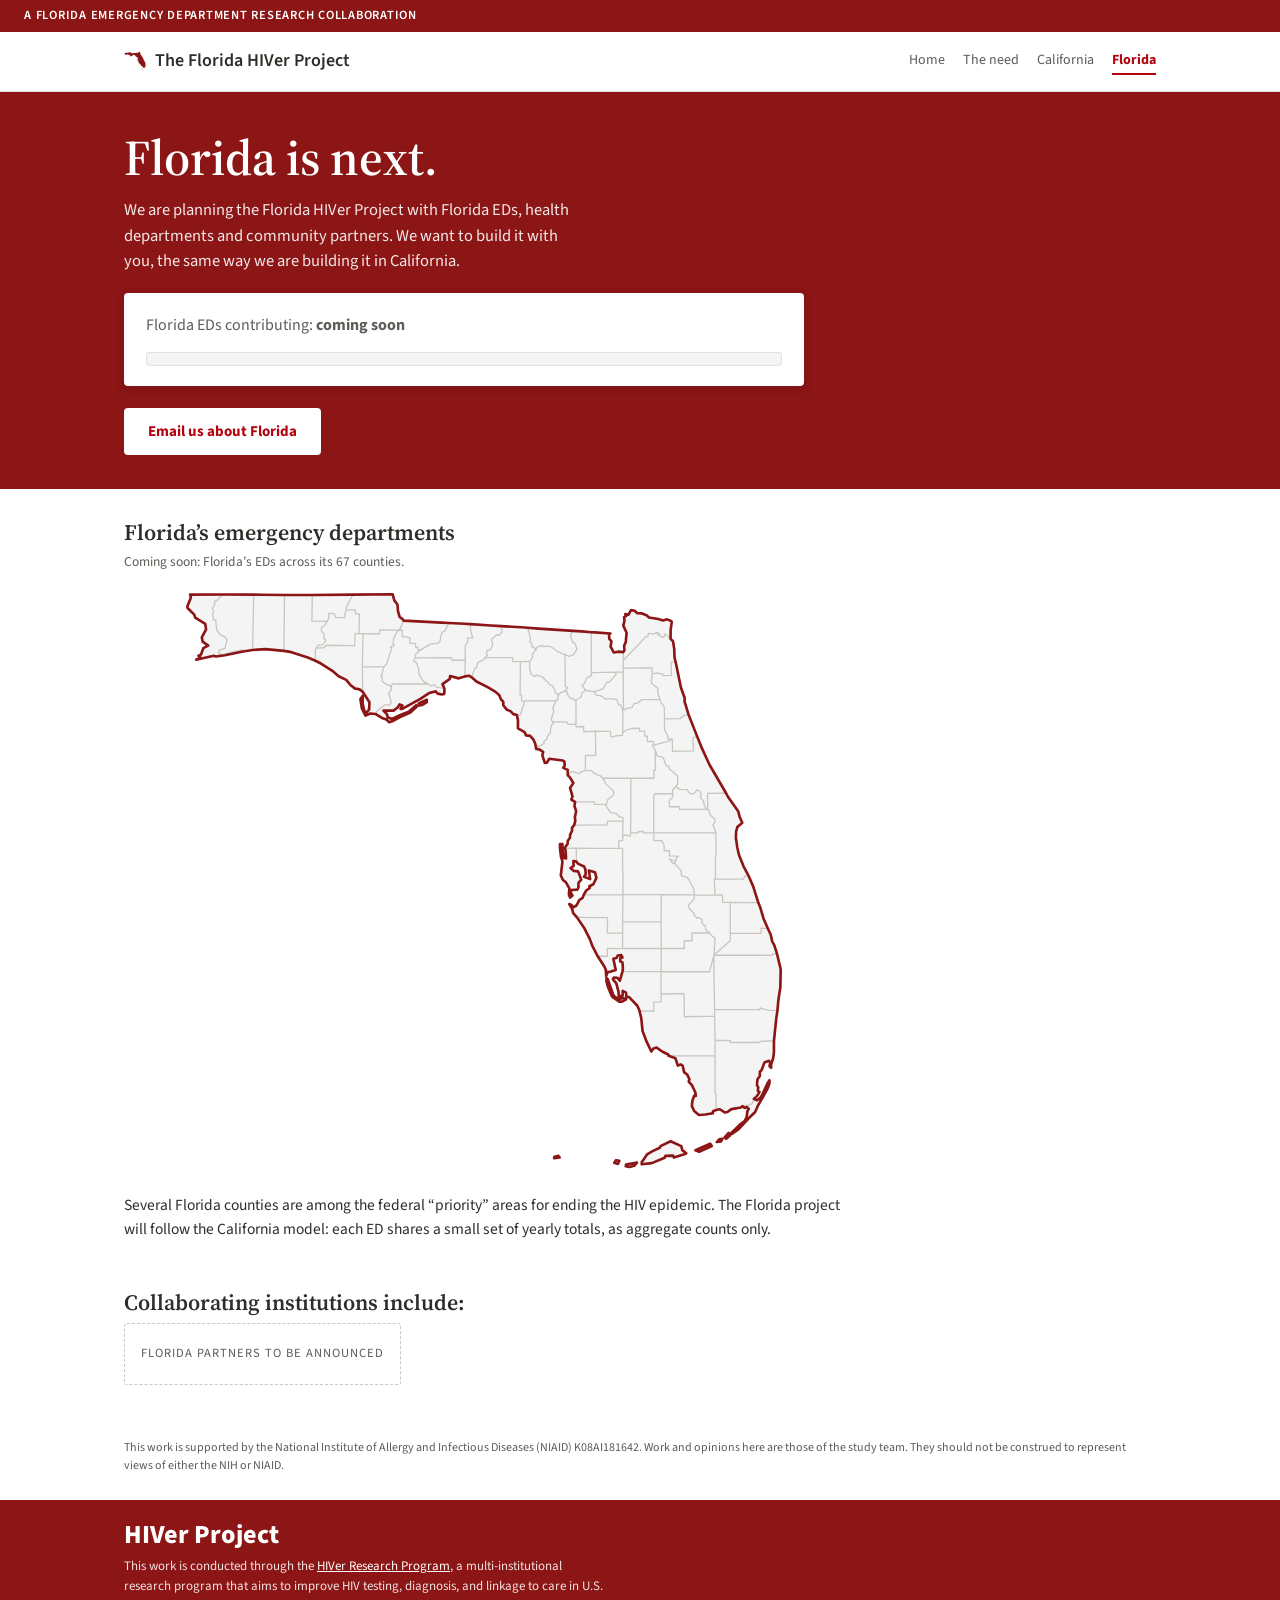
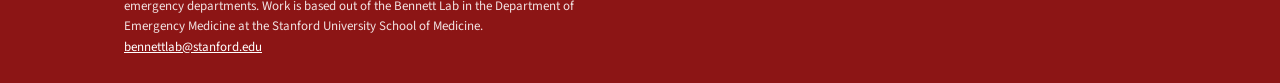
==== commit 1f8b31fa: "update florida" ====
--- a/florida.html
+++ b/florida.html
@@ -31,7 +31,7 @@
 <section class="band"><div class="in">
   <h2 class="disp">Florida&rsquo;s emergency departments</h2>
   <p class="sub">Coming soon: Florida&rsquo;s EDs across its 67 counties.</p>
-  <figure class="fig mapbox" style="margin:18px 0 22px"><svg viewBox="-2.0 -2.0 364.0 316" role="img" aria-label="Map of Florida's 67 counties." style="width:100%;height:auto;display:block;max-width:600px;margin:0 auto"><path d="M90.1,11.1L90.5,11L111.1,8.5L112.3,11.7L114.5,14L115,17.3L116.4,20.5L118,21.5L118.6,22.2L139.3,20.8L143.5,20.5L152,19.9L155.3,19.7L166.5,19L172.2,18.6L183.1,17.8L186.8,17.6L192.6,17.2L211.7,15.9L216.2,15.6L221.6,15.2L223.3,15.1L232.1,14.5L231.3,15.8L233.2,18.5L233.3,21.6L235.5,24.6L240.6,23.6L241.1,17.7L241,13.4L238.4,9.1L238.6,2.5L240.7,2.6L241.4,0L243.4,0L245.1,1.2L247.7,1L251.7,2.6L254.6,2.3L259.5,3L261.6,2.1L263.7,2.6L264.5,3.1L264.5,8L265.2,12.5L266.8,13.6L269.9,24.7L275.1,38.3L277.8,43.5L278.7,47L281.5,52.4L288.1,63.6L296.2,76.5L309.1,92.4L317.5,101.4L320.7,107.2L318.4,110.1L318.3,115.1L320.2,121.5L321.8,125.4L325.4,131.1L328.9,136.1L332.7,141.5L336.9,150L338.6,152.6L341.3,158.2L344.7,163.5L351.3,174.7L352.4,176.9L355.9,185.1L357.5,196.2L357.9,208.6L358.3,220.3L358.9,225.8L359.9,232.4L359.8,241.2L358.9,238.5L357.2,237.7L355.3,239.4L354.5,243.5L353.6,244.8L354,247.1L353.1,249L353.2,252.3L354.3,255.5L355.2,256L352.7,260.4L353.4,261.3L356.5,259.1L357.2,257.3L360,248.4L359.6,253.8L358.1,257.7L355.6,264L354.8,267.7L346.8,279L343.3,282.3L342.7,281.9L349.4,273.9L350.3,271.5L350.7,266.6L348.2,266.4L346.1,266.5L340.7,268.3L337.3,270.8L334.1,269.4L332.1,270.2L330.4,272.3L322.5,274.6L319.4,272.9L317.6,270.2L317.8,264.7L318.9,264.2L315.9,258.4L313.8,256.7L313.8,255.3L311.6,252.4L310.1,251.8L308.7,248.4L305.9,248.7L303.8,244.7L299.8,244L292.2,240.4L289.5,243.1L286,238.2L282.8,232.3L280.8,225.2L279,220.8L275.4,216.5L270.4,214L270,212.2L267.6,212.4L268.4,214.2L266.3,215L263.8,207.7L261.5,205.8L263.9,204.5L265.6,206L266.2,200.6L265.6,195.4L264.1,195L264.2,191.5L262.4,192L260.1,194.2L262.3,200.2L259.2,201.7L257.9,202.2L257.4,204.4L256.8,201.1L255.7,199.3L251,194.1L247.1,188.9L245.2,185.1L240,178L236.1,174L233.6,171.6L230.7,167.2L232.7,169L234.8,167.4L236.1,164.1L238.2,160.8L240.8,155.4L242.6,154.2L243.9,150.4L242.6,147.3L239.1,146.9L240.6,151.6L236.8,150.8L237.7,149.3L236,145L231.5,143L229.6,142.9L230.2,145.6L228.6,147L231.2,148.4L233.1,148.2L235.6,152.6L234.3,154.6L234.3,158.1L230.8,159.2L231.7,162.8L230.6,163.5L229.7,159L226.8,155.1L224.9,153.8L223.5,150.8L223.6,144.1L222.3,141.4L221.2,136.8L220.8,134.6L222.2,134.3L222.5,136.6L224,141.9L225.3,142L224.9,138.5L223.6,136.4L225.1,133.9L227.3,122.8L227.2,114.9L225.9,112.2L225.9,109.9L223.8,108.8L224.2,107L222.1,102.6L223.5,99.6L219.9,95.7L219.4,92.7L216.8,91.9L216.9,88.4L215.8,87.9L208.4,88L206.2,90.6L204.1,86.6L203.8,84.2L200.3,83.5L199.5,80.8L197.2,77.3L193.7,76.9L192.8,75.1L188.7,73.6L188.1,68.8L187.2,66.2L181.4,64.2L178.9,61.4L178.8,60L176.1,56.7L173.7,55.1L169,53L162.5,50.7L159.6,48.8L158.1,48L156,48.7L152.6,50.3L147.7,49.6L147.8,51.1L144.1,54.5L145.4,56.8L145.5,60L141.8,60L140.9,58.9L137.4,60.3L132.1,65L131.2,65.1L123.2,71.4L123.6,68.9L121.9,68.6L118.9,72.3L113.4,72.9L115.6,74.8L116,76.4L118.6,77L127.3,72L131.1,67.9L131.5,68.4L128.3,72.4L117.4,78.9L109.1,75.3L106.3,75.3L103.7,76.8L101.3,73.1L100,68.8L101,66.2L101.6,70.6L102.9,74.4L104.1,75.2L105.4,73.4L105.2,69.8L100.7,63.9L99,62.8L96.3,62.5L93.8,61.1L90.9,58.3L86.5,56.8L82.9,54.2L78.1,51.7L72.8,49.6L68.6,48.3L59.4,46.3L55.1,45.9L44.9,46.1L37.9,47.2L32.8,48.5L22.9,51.6L18.1,52.7L16.9,52.4L7.6,55.4L9.7,54.1L8.4,53.4L10.2,51.9L10.9,48.6L13.2,47.4L11.2,46.2L9.6,43.7L11.3,37.5L10.6,35.3L4.9,32.4L3.9,30.3L0,26.7L1.5,21.6L1,20L19.4,18.2L35.5,16.8L39.6,16.5L52.3,15.2L60.9,14.4L67.3,13.7ZM257.7,205.5L258.6,206.1L263,214.5L267.3,216.3L268.3,215.4L270.6,215.9L267.1,217.8L262.3,215.2L258,207.6ZM132.3,66.7L136.6,64.2L136,66.3L132.8,67.8ZM339.4,285L341.4,282.1L342.3,283.3L340.4,285.5ZM335.3,288.3L336.6,286.5L337.7,287.5ZM323.6,295L331.6,289.8L332.7,291L325.9,295.5ZM293.5,306.5L295.8,301.7L302.5,296.8L306.1,293.5L308.4,292.1L315.1,293.9L316,296L318.5,297.4L311.7,301L311,300L306.7,300.9L306.5,302L299.3,306.2L293.6,307.7ZM284.4,309.2L290,306.9L289.2,309.2L284.5,310.2ZM277.5,309.2L278.2,307.6L280,307.6L279.7,309.5ZM242,310.8L244.3,309.9L245.2,310.8L242,311.6Z" fill="#F4F4F4"/><path d="M52.3,15.2L55.1,45.9M37.9,47.2L35.5,16.8M236.1,174L253.3,171.7L254.5,180.3L263.3,179.1L262.4,172.7L284,169.4L286.4,184.4L299.4,182.4L298.7,178.1L303.1,177.4L302.4,173.1L312.4,171.5L316,173.7L316.9,183.4L315.7,193.1L288.2,197.4L286.4,184.4L267.8,187.1L264.5,187.8L263.3,179.1M187.2,66.2L189.1,66L189.5,62.1L190.4,60.2L190.1,58L207.2,55.6L206.4,59.2L206.9,65L208.1,67.2L206.8,69.9L206.9,73.4L204.1,78.8L204.4,79.9L200.3,83.5M352.4,176.9L349.7,178.1L316.9,183.4L324.8,173.9L324.1,169.8L341.4,167L341,164.1L344.7,163.5M262.4,172.7L260.2,157.6L281.7,154.3L284,169.4M72.8,49.6L72.3,43.6L73.4,42.4L76.9,42.1L78,40.4L93.6,38.9L93,32.4L95.2,32.2L97.3,31.9L99.1,50.2L100.7,63.9M288.1,63.6L285.9,64.8L287.3,71.9L275.9,73.9L274.7,67.1L274.1,67.3L272.3,67.6L269.6,62.8L268.5,56.8L277.1,55.3L279.2,53.1L281.5,52.4M254.9,92.3L267.7,90.3L267,86L267.9,85.9L266.1,74.6L267.8,77.9L271.6,78.8L273.5,82.5L275,82.4L275.7,83.9L280.7,87.1L281.4,91.4L280.9,92.4L279.2,95.4L279.6,97.4L279.6,99.8L278.2,101.2L278.9,104.8L284.4,103.9L284.7,105.4L299.4,102.9L300.8,103.3L302.3,106.1L304.9,107.6L305.6,109.1L304.6,111.2L306.9,115.1L272.4,120.5L269.2,99.9L269.5,98.9L279.6,97.4M67.3,13.7L68.7,28.1L77,27.3L76.2,29.4L74.3,30.9L74.5,32.9L76.3,34.8L76.2,36.6L77.5,38L75.9,40.5L73.3,41L72.3,43.6M227.3,122.8L245.8,120.1L245.5,117.9L254.1,116.7L255.3,124.8L255.7,127.5L253.4,127.8L254.1,132.1L230.3,135.5L223.6,136.4M222.5,136.6L221.2,136.8M324.1,169.8L321.2,152.5L336.9,150M77,27.3L77.5,22.9L80.4,22.6L81.4,24.7L86.3,24.3L86.7,19.9L91.7,19.4L91.9,21.5L94.1,21.3L95.2,32.2M254.1,116.7L253.8,114.5L251.9,114.6L249.9,112.9L246.6,113L243.3,109.3L243.7,108.7L243.9,106.1L246.2,103.7L246.1,100.6L241.6,97.4L239.5,94.5L254.9,92.3L257.8,111.4L259.3,122.6L259.6,124.4L256.7,124.1L255.3,124.8M357.9,208.6L352.1,209.3L347.8,208.6L347.9,209.6L322,213.9L318.5,193.9L316.9,183.4M190.1,58L188.7,58.2L188.3,55L187.5,55.1L185.2,36.6L190.3,35.9L190.7,39.7L192.2,43.1L195,42.9L199.1,43.7L199.3,44.5L204.2,47.5L207,51.5L208.5,52.2L208.4,55.3L207.2,55.6M312.4,171.5L309.8,169.8L309.3,167.7L308,167.6L307.2,164.8L304.2,164.3L302,163L301.5,161.3L298.7,159.6L298,157.8L300.6,153.9L300.2,151.6L312,149.8L316.2,149.1L316.9,153.2L321.2,152.5M225.9,109.9L236.7,108.3L237,109.7L243.7,108.7M251,194.1L256.4,193.3L255.7,189L264.5,187.8M288.2,197.4L266.2,200.6M259.2,201.7L256.8,201.1M288.2,197.4L290.2,209.9L291,214.3L286.7,215.1L287.5,220.1L280.3,221.3L279,220.8M281.7,154.3L300.2,151.6L299.6,148.4L296,143.4L291.6,142L290.8,139.1L285.6,136.1L283.9,133.3L286.9,135.2L287.9,131.4L283.1,132.1L282.7,129.2L279.7,129.7L279.3,126.8L277.4,124.2L273,124.9L272.4,120.5L259.3,122.6M190.3,35.9L191.5,33.1L191.2,31.5L192.7,29.3L193.2,27.6L196,26.2L199.6,26.1L203.9,28L209.1,29.5L211.5,46.8L213.1,47.6L211.6,49.5L209.1,50.9L208.5,52.2M208.1,67.2L215.2,66.5L216.1,67.5L220.4,66.8M231.6,69.2L233.7,82.5L228,83.4L229.2,91.8L226.1,94L222.6,93.2L219.9,95.7M265.2,12.5L261.8,10.1L260.9,12.4L259.3,11.9L257.8,9.8L255.3,11.4L252.9,11.2L252.5,13.1L249.1,17.1L241.3,28L240.6,23.6M186.8,17.6L189,25.3L190.3,27.7L192.7,29.3M185.2,36.6L180.8,37.2L180.6,35L165.6,37L166.8,35.4L165.7,33.5L167.7,32.6L168.9,30L167.8,26.4L169,24.7L171.7,23.6L173,22L172.2,18.6M209.1,29.5L211.2,30.1L213.8,28.5L214.9,25.7L213.8,22.9L212.2,22.1L210.4,18L211.7,15.9M221.6,15.2L224.8,37.4L225.1,38.9L222.6,40.7L220.8,45.3L223.1,47.5M218.4,53.7L221.2,51.5L221.2,49L223.1,47.5L228,47.7L229.1,49.3L231.9,49.3L234.8,50.7L238.3,50L240.9,50.2L242.3,52.7L243.6,52.8L245,55.5L246.8,67.7L247,69.3L241.3,71.1L240.1,68.1L231.6,69.2L225.2,70.4L224.8,67.6L220.6,68.3L220.4,66.8L218.4,53.7L214.9,52.7L212.9,49.5L211.6,49.5M97.3,31.9L106.4,31L106.3,28.9L116.3,27.8L114.4,32.1L114,38L112.9,41.8L112.9,45.5L110.9,48.9L99.1,50.2M229.2,91.8L232.5,91.1L234.5,92.6L238,93.4L239.5,94.5M109.1,75.3L109.7,73.6L113.5,69.8L116.5,69.3L117.2,67.9L115.2,62.9L116,59.8L116.6,57.6L136.4,55.4L137.9,56.3L139.8,55.4L141.2,56.5L145.4,56.8M143.5,20.5L141.8,25.2L140.4,26.2L139.9,31.2L139,32.2L134.8,33.4L129.8,37.2L126.8,36.1L126.5,33.9L123.6,34.3L123.3,31.4L118.9,31.2L118.4,27.6L116.3,27.8L117.3,27L119,22.8L118.6,22.2M110.9,48.9L109.8,54.4L112,57.6L115.8,59L116,59.8M156,48.7L154.9,39.9L153.9,31.9L155.1,29.8L154.8,27.4L157.5,27L155.7,22.8L155.3,19.7M165.6,37L165,38.2L161.9,40.4L160.7,43.5L159.6,48.8M230.3,135.5L231.5,143M32.8,48.5L32.7,47.7L26.2,49.5L21.9,51.4L19.5,50.9L19.5,49.1L23.3,46.7L23.4,42.9L21.4,41L19.5,40.5L17.2,37.9L16.1,32.7L14.8,32.7L14.1,29.4L14.8,28L13.8,26.4L14.8,24.2L14.5,22.4L19.4,18.2M309.1,92.4L298.9,94.1L300.4,102.8L299.4,102.9M266.1,74.6L264,72.5L273.7,68.2L274.1,67.3M348.2,266.4L349.9,264.1L352.3,263.1L352.7,260.4M357.2,257.3L358.1,257.7M299.8,244L326.5,239.7L329.9,261.2L330.4,261.1L332.1,270.2M258.1,33.2L260.4,32.2L264.3,33.1L268.7,32.4L267.4,25.1L269.9,24.7M268.5,56.8L267.4,50.1L264.4,46.4M306.9,115.1L309,127.7L308.7,128.1L310.8,140.9L310.3,141L312,149.8M322,213.9L322.6,217.5L305.3,220.6L303.2,207.7L290.2,209.9M310.8,140.9L326.6,138.4L327.1,136.7L328.9,136.1M224.8,37.4L238.2,35.1L238.3,36.7L235.5,41L234,41.5L232.5,45.3L228,47.7M241.9,32.3L257.6,29.8L258.1,33.2L258.8,38.4L262.5,40.6L262.7,42.9L264.4,46.4L254.6,48.1L252.7,50.2L250.7,50.9L249.8,53.3L245.3,55.4L245.2,54L242.2,34.5L241.9,32.3L241.3,28M136.4,55.4L134.3,54.7L130.3,50.2L130.1,47.5L128.5,44.6L126.6,43.7L127.5,41.9L147.1,39.3L147.8,40.7L154.9,39.9M86.7,19.9L87.3,16.4L89,14.1L90.1,11.1M127.5,41.9L127.2,40.3L129.8,37.2M326.5,239.7L325.1,231.2L333.7,229.8L333.9,230.9L351.1,228.1L351,227.4L358.9,225.8M238.2,35.1L242.2,34.5M245.3,55.4L245,55.5M325.1,231.2L322.6,217.5M238.2,160.8L260.2,157.6L256.3,131.8L254.1,132.1M264,72.5L264.2,70.1L261.1,70.6L260.6,67.7L259.2,68L258.7,65.1L255.9,65.6L255.6,63.9L248.8,65.9L246.8,67.7M280.9,92.4L283.3,94.3L287.4,93.7L289.8,95.9L291.5,95.2L292.6,93.1L294.4,93.6L295.2,96.7L297.5,99.2L299.4,102.9" fill="none" stroke="#C9C6BE" stroke-width="0.8" stroke-linejoin="round"/><path d="M90.1,11.1L90.5,11L111.1,8.5L112.3,11.7L114.5,14L115,17.3L116.4,20.5L118,21.5L118.6,22.2L139.3,20.8L143.5,20.5L152,19.9L155.3,19.7L166.5,19L172.2,18.6L183.1,17.8L186.8,17.6L192.6,17.2L211.7,15.9L216.2,15.6L221.6,15.2L223.3,15.1L232.1,14.5L231.3,15.8L233.2,18.5L233.3,21.6L235.5,24.6L240.6,23.6L241.1,17.7L241,13.4L238.4,9.1L238.6,2.5L240.7,2.6L241.4,0L243.4,0L245.1,1.2L247.7,1L251.7,2.6L254.6,2.3L259.5,3L261.6,2.1L263.7,2.6L264.5,3.1L264.5,8L265.2,12.5L266.8,13.6L269.9,24.7L275.1,38.3L277.8,43.5L278.7,47L281.5,52.4L288.1,63.6L296.2,76.5L309.1,92.4L317.5,101.4L320.7,107.2L318.4,110.1L318.3,115.1L320.2,121.5L321.8,125.4L325.4,131.1L328.9,136.1L332.7,141.5L336.9,150L338.6,152.6L341.3,158.2L344.7,163.5L351.3,174.7L352.4,176.9L355.9,185.1L357.5,196.2L357.9,208.6L358.3,220.3L358.9,225.8L359.9,232.4L359.8,241.2L358.9,238.5L357.2,237.7L355.3,239.4L354.5,243.5L353.6,244.8L354,247.1L353.1,249L353.2,252.3L354.3,255.5L355.2,256L352.7,260.4L353.4,261.3L356.5,259.1L357.2,257.3L360,248.4L359.6,253.8L358.1,257.7L355.6,264L354.8,267.7L346.8,279L343.3,282.3L342.7,281.9L349.4,273.9L350.3,271.5L350.7,266.6L348.2,266.4L346.1,266.5L340.7,268.3L337.3,270.8L334.1,269.4L332.1,270.2L330.4,272.3L322.5,274.6L319.4,272.9L317.6,270.2L317.8,264.7L318.9,264.2L315.9,258.4L313.8,256.7L313.8,255.3L311.6,252.4L310.1,251.8L308.7,248.4L305.9,248.7L303.8,244.7L299.8,244L292.2,240.4L289.5,243.1L286,238.2L282.8,232.3L280.8,225.2L279,220.8L275.4,216.5L270.4,214L270,212.2L267.6,212.4L268.4,214.2L266.3,215L263.8,207.7L261.5,205.8L263.9,204.5L265.6,206L266.2,200.6L265.6,195.4L264.1,195L264.2,191.5L262.4,192L260.1,194.2L262.3,200.2L259.2,201.7L257.9,202.2L257.4,204.4L256.8,201.1L255.7,199.3L251,194.1L247.1,188.9L245.2,185.1L240,178L236.1,174L233.6,171.6L230.7,167.2L232.7,169L234.8,167.4L236.1,164.1L238.2,160.8L240.8,155.4L242.6,154.2L243.9,150.4L242.6,147.3L239.1,146.9L240.6,151.6L236.8,150.8L237.7,149.3L236,145L231.5,143L229.6,142.9L230.2,145.6L228.6,147L231.2,148.4L233.1,148.2L235.6,152.6L234.3,154.6L234.3,158.1L230.8,159.2L231.7,162.8L230.6,163.5L229.7,159L226.8,155.1L224.9,153.8L223.5,150.8L223.6,144.1L222.3,141.4L221.2,136.8L220.8,134.6L222.2,134.3L222.5,136.6L224,141.9L225.3,142L224.9,138.5L223.6,136.4L225.1,133.9L227.3,122.8L227.2,114.9L225.9,112.2L225.9,109.9L223.8,108.8L224.2,107L222.1,102.6L223.5,99.6L219.9,95.7L219.4,92.7L216.8,91.9L216.9,88.4L215.8,87.9L208.4,88L206.2,90.6L204.1,86.6L203.8,84.2L200.3,83.5L199.5,80.8L197.2,77.3L193.7,76.9L192.8,75.1L188.7,73.6L188.1,68.8L187.2,66.2L181.4,64.2L178.9,61.4L178.8,60L176.1,56.7L173.7,55.1L169,53L162.5,50.7L159.6,48.8L158.1,48L156,48.7L152.6,50.3L147.7,49.6L147.8,51.1L144.1,54.5L145.4,56.8L145.5,60L141.8,60L140.9,58.9L137.4,60.3L132.1,65L131.2,65.1L123.2,71.4L123.6,68.9L121.9,68.6L118.9,72.3L113.4,72.9L115.6,74.8L116,76.4L118.6,77L127.3,72L131.1,67.9L131.5,68.4L128.3,72.4L117.4,78.9L109.1,75.3L106.3,75.3L103.7,76.8L101.3,73.1L100,68.8L101,66.2L101.6,70.6L102.9,74.4L104.1,75.2L105.4,73.4L105.2,69.8L100.7,63.9L99,62.8L96.3,62.5L93.8,61.1L90.9,58.3L86.5,56.8L82.9,54.2L78.1,51.7L72.8,49.6L68.6,48.3L59.4,46.3L55.1,45.9L44.9,46.1L37.9,47.2L32.8,48.5L22.9,51.6L18.1,52.7L16.9,52.4L7.6,55.4L9.7,54.1L8.4,53.4L10.2,51.9L10.9,48.6L13.2,47.4L11.2,46.2L9.6,43.7L11.3,37.5L10.6,35.3L4.9,32.4L3.9,30.3L0,26.7L1.5,21.6L1,20L19.4,18.2L35.5,16.8L39.6,16.5L52.3,15.2L60.9,14.4L67.3,13.7ZM257.7,205.5L258.6,206.1L263,214.5L267.3,216.3L268.3,215.4L270.6,215.9L267.1,217.8L262.3,215.2L258,207.6ZM132.3,66.7L136.6,64.2L136,66.3L132.8,67.8ZM339.4,285L341.4,282.1L342.3,283.3L340.4,285.5ZM335.3,288.3L336.6,286.5L337.7,287.5ZM323.6,295L331.6,289.8L332.7,291L325.9,295.5ZM293.5,306.5L295.8,301.7L302.5,296.8L306.1,293.5L308.4,292.1L315.1,293.9L316,296L318.5,297.4L311.7,301L311,300L306.7,300.9L306.5,302L299.3,306.2L293.6,307.7ZM284.4,309.2L290,306.9L289.2,309.2L284.5,310.2ZM277.5,309.2L278.2,307.6L280,307.6L279.7,309.5ZM242,310.8L244.3,309.9L245.2,310.8L242,311.6Z" fill="none" stroke="#8C1515" stroke-width="1.6" stroke-linejoin="round"/></svg></figure>
+  <figure class="fig mapbox" style="margin:18px 0 22px"><svg viewBox="-2.0 -2.0 364.0 352" role="img" aria-label="Map of Florida's 67 counties." style="width:100%;height:auto;display:block;max-width:600px;margin:0 auto"><path d="M101.1,0.2L101.6,0.2L124.6,0L125.6,3.7L127.5,6.2L127.8,10.1L128.8,13.7L130.7,15.1L131.2,16L154.2,17.2L158.8,17.4L168.1,17.9L171.8,18.1L184.2,18.9L190.5,19.3L202.6,20L206.5,20.3L213,20.8L234.2,22.2L239.2,22.5L245.1,23L247,23.1L256.7,23.8L255.8,24.5L256.1,27.2L257.3,28.4L256.8,31.8L258.7,35.3L261.9,34.8L264.5,35.1L265.2,33.9L265,31.2L266,29L266.5,23.3L264.5,19L265.2,16.2L265,13.9L266.3,13.1L265.7,12L267.7,12.4L269.2,9.6L271.4,10L273,11.5L275.9,11.6L278.9,12.9L280.1,14.1L285.7,15L288.6,15.9L291,15.2L293.2,16.1L293.9,16.7L293.2,22L293.2,27L294.7,28.6L295.4,33.1L295.6,38.4L296.3,41.2L299.5,56.7L301.7,62.8L301.7,65.1L304.1,73L309.3,86.2L311.9,92.7L316.8,103.4L326.9,120.7L327.9,122.6L334.3,131.8L335,134.8L336.7,138.6L333.7,141.2L333,143.7L332.8,147.7L333.7,153.8L334.7,158.2L337.4,164.9L340.5,170.8L343.3,177.2L346.4,187L347.6,190L349.5,196.5L352.2,202.7L353.9,206.4L354.9,210.7L356.1,212.8L357.8,218.3L360,227.5L359.8,238.2L358.6,246.1L358,252.7L357.3,257.4L355.9,270.9L355.9,278L355.4,281.6L354.2,285.2L354.2,287.2L353.2,286.2L353.7,283.9L352.9,283L350.1,284.1L348.4,288.7L347.4,289.5L347.3,292.4L345.9,294.2L345.6,297.7L346.4,299.2L346.1,301.2L347.1,302L345.7,304.3L343.7,306.1L345.6,306.9L347.8,305.4L348.8,303.6L352,296.6L353.2,294.8L353.2,296.6L351.8,300.4L349.6,304.2L346.1,310.4L344.5,314.1L340.3,318.2L334.5,324.5L330.4,327.4L329.9,326.9L335.7,321.4L338.1,319.6L339.3,317.3L339.8,313.6L340.6,312.2L339.6,311.1L338.1,311.6L336.9,310.5L335.9,311.3L330.1,312.3L327.7,314.1L326.2,314.4L323.1,312.4L320.9,312.9L318.9,313.6L318.9,314.8L314.3,315.6L310.4,315.9L307.5,313.5L306.1,310.5L306.5,306.9L307.5,304.2L308.5,304.3L308.2,302.1L306.1,297.8L304.2,295.7L304.6,294.1L303.2,291.3L301.4,289.9L300.5,286L299.5,285.2L297.6,285.9L296.1,281.4L292,280L291.8,279.2L288.3,277.5L284.7,275L282.8,275.6L281.5,277.4L278.8,271.7L276.2,265L275.4,257.1L274.2,252.2L273,249.6L268.2,244.5L266.3,244.1L266.2,241.7L264.1,240.6L264.1,243.6L261.8,244.1L261.6,241.1L260.2,235.9L258.2,233.6L258.7,232.5L260.9,232.6L262.4,234.4L264,228.9L264.3,227.2L264,223.3L262.6,222.6L262.6,220.8L264,220.3L263.3,218.9L261.2,219.1L260.4,220.6L258.5,221.1L259.9,227.9L256.5,229L255,229.3L254.1,231.5L253.9,227.9L253.1,225.9L249,219.6L245.8,213.5L244.2,209.2L241,202.8L236.4,196L234.1,193.4L233.4,190.7L231.7,187.9L233.4,188.8L233.5,190.2L236.1,188.8L237.8,185.5L239.8,184.2L240.5,182.3L242,179.7L244.2,178.2L243.9,177.1L246.3,175.9L248.2,172L247.3,168.6L243.6,167.6L244.4,172.8L240.7,171.4L241.7,169.9L241.5,166.9L240.7,165.1L236.9,163.4L236.1,162.2L234.2,161.8L234.4,164.8L232.5,166.1L234.4,167.8L237.1,168.1L239,173.1L237.3,175.1L237.3,177.9L236.6,179.2L233,179.4L232.5,180.9L233.7,182.7L232.2,184L231.5,182.2L231.8,178.4L229.5,174.5L227.9,173.3L226.6,170.6L227.6,162.2L226.7,159.2L226.1,154.1L226.1,151.6L227.6,151.6L227.6,154.1L228.3,160L229.8,160.3L229.5,155.1L228.8,154.1L230.7,151.5L230.8,149.6L232.2,147.6L232.2,145.9L233.4,143.5L233.4,141.7L234.7,140L235.4,137.3L235.1,135.4L235.9,131.5L234.9,128.5L235.2,125.9L233,124.5L233.7,122.6L232.2,117.5L234.2,114.5L232,110.9L230.8,109.8L230.8,106.5L228.1,105.3L229,103.7L228.8,101.5L227.6,100.8L219.6,99.8L218.1,102.2L216.9,102.3L215.4,97.7L215.9,95.6L213.5,94.1L211.6,93.8L211.1,90.7L209.9,88L208,85.9L205.5,85.6L204.6,83.6L200.6,81.3L200.6,76.2L199.9,73.2L197.8,72.7L196.1,70.9L193.9,70.1L191.7,67.3L191.7,65.3L190.2,63.6L189.3,61.2L187,59.2L182.2,56.3L175.4,52.9L172.5,50.4L171,49.4L168.4,49.8L164.7,51L159.4,49.6L159.3,51.3L154.8,54.5L156,57.2L155.9,60.5L154.2,60.8L151.6,60.1L150.8,58.9L146.7,59.9L141.4,63.4L130.4,69.5L129.3,69.5L130.5,67.4L128.8,66.8L127.6,68.7L125.1,70.6L119,70.5L121.2,72.8L121.5,74.6L124.2,75.6L129.3,73.2L134.3,71.3L138.9,67.3L139.4,68L135.3,71.8L130.5,73.8L124.6,76.9L122.5,77.6L120.8,76L118.1,75L114.1,72.6L111,72.3L108.1,73.6L105.9,69.2L105,63.6L106.4,61.6L106.4,66.5L107.4,70.8L108.6,71.8L110.3,70L110.5,65.5L106.4,59.1L104.5,57.7L101.6,57.1L99.1,55.2L96.4,51.9L91.8,49.7L88,46.4L81.1,42L77.7,40.3L73.1,38.4L63.2,35.1L58.6,34.3L47.4,33.3L39.6,33.8L33.8,34.7L22.8,37L17.3,37.7L16.1,37.3L5.4,39.7L8,38.4L6.8,37.3L8.3,36.6L9.7,32.7L12.7,31.1L9.3,28.7L8.8,26.1L11.4,21.3L10.9,18L4.8,14.2L4.2,12.3L0.3,8.5L0,7.4L2.2,2L1.7,0.2L22.3,0.1L40.3,0.2L44.9,0.3L59,0.4L68.5,0.4L75.8,0.4ZM254.3,232.7L255.1,233.5L258.4,243.1L259.7,244.4L262.6,245.6L263.8,244.8L266.2,245.7L263.8,247.1L262.3,247.2L258.7,244.9L257.5,243.7L255.3,238.4L254.3,235ZM140.4,66.2L145.3,64L145.3,65.4L142.6,67.1L140.7,67.4ZM326,329.5L328.4,326.8L329.2,328.3L326.9,330.3ZM321.2,332.3L322.8,330.6L324.6,330.4L323.8,331.9ZM308.3,337.3L317.2,333.3L318.2,334.7L310.5,338.2ZM275.7,344.6L278.9,339.8L282.3,337.8L286.6,335.8L287.1,334.8L293.2,331.8L299.7,334.8L300.3,337.2L302.7,339.1L302,339.6L295.2,341.7L294.7,340.5L290.1,340.7L289.6,341.8L281.8,345.1L275.7,345.8ZM266.2,345.9L272.8,344.8L271.1,346.7L268.2,347.4L266,347ZM259,344.9L260.1,343.3L262.1,343.7L261.2,345.6ZM222.7,341.2L225.2,340.7L225.9,341.7L222.5,342.1Z" fill="#F4F4F4"/><path d="M39.6,33.8L40.3,0.2M236.4,196L255,196.1L254.8,205.5L264.1,205.6L264.1,198.7L287.4,198.6L287.6,214.9L301.5,214.9L301.5,210.2L306.3,210.2L306.1,205.5L316.8,205.5L318.4,207.4L320.2,208.5L319.5,218.9L316.8,229L287.4,228.9L287.6,214.9L267.7,214.8L264.1,215L264.1,205.6M199.9,73.2L202.1,73.2L203.5,68.1L204.3,67.1L204.3,64.7L223.2,64.6L223.2,66.2L221.8,68.4L222.3,71.3L220.8,75.5L221.6,77.6L222.5,77.3L220.6,80L220.3,83.9L218.2,86.6L218.4,87.7L216.4,89.2L216.5,90.4L213.8,92.2L212.8,91.8L211.6,93.8M357.8,218.3L354.9,218.2L354.9,219L319.5,218.9L329.4,210.2L329.4,205.7L348.1,205.7L348.1,202.6L352.2,202.7M264.1,198.7L264.3,182.2L287.6,182.2L287.4,198.6M77.7,40.3L77.7,33.7L79,32.5L82.9,32.5L84.3,30.9L101.6,31.1L101.8,23.9L104.2,23.9L106.6,23.9L106.2,44L106.4,59.1M309.3,86.2L306.8,87.1L307.1,95L294.4,95.3L294.2,87.7L293.7,87.8L291.7,87.9L291.2,85.2L289.5,82.3L289.5,75.6L298.8,75.4L301.5,73.4L304.1,73M269.1,111.6L283,111.6L283,106.8L284,106.8L283.9,94.4L285,98.2L287.6,98.6L289,99.8L290.5,104.1L292.2,104.2L292.5,106L297.5,110.3L297.5,115L296.8,116L294.4,118.9L294.6,121L294.2,123.6L292.4,124.9L292.5,128.9L298.6,128.9L298.6,130.5L314.8,130.4L316.5,130.8L317.3,134.2L319.9,136.2L320.2,137.9L318.9,140L320.7,144.7L283,144.7L283,122L283.5,121L294.6,121M75.8,0.4L75.6,16.3L84.8,16.4L83.6,18.6L81.4,20.1L81.4,22.3L83.1,24.5L82.8,26.5L84.1,28.1L82.1,30.7L79.2,30.9L77.7,33.7M234.7,140L254.8,139.9L255,137.6L264.3,137.6L264.1,146.5L264.1,149.4L261.8,149.4L261.8,154.1L247.3,154.1L235.9,154L228.8,154.1M227.6,154.1L226.1,154.1M329.4,205.7L329.4,186.9L346.4,187M84.8,16.4L85.8,14.5L85.8,11.6L89.2,11.7L89.9,14L95.5,14.2L95.4,12.7L96.4,9.4L102,9.4L102,11.9L104.4,11.9L104.2,23.9M264.3,137.6L264.3,135.3L262.3,135.1L260.2,132.9L256.8,132.4L253.8,128L254.4,127.4L255,124.7L257.8,122.5L258.9,120.6L258.2,119.1L253.9,115L252.1,111.6L269.1,111.6L269.1,133.6L268.9,144.7L268.9,146.7L265.8,145.9L264.1,146.5M358,252.7L351.8,252.3L347.4,250.9L347.4,252L319.9,252L319.5,230.3L319.5,218.9M204.3,64.7L202.8,64.7L202.8,61.2L201.9,61.1L202.1,40.8L207.7,40.8L207.7,44.9L208.7,48.8L210.8,49.8L212,49L216.2,50.5L216.4,51.4L218.9,53.3L219.3,54.4L221.3,55.4L222.8,57.4L223,59.3L225.2,61.2L224.5,64.5L223.2,64.6M316.8,205.5L314.4,203.3L314.3,201L313.1,200.6L311.9,198.6L312.6,197.6L310.4,196.1L309.5,196.5L307.5,194.8L307.6,193.6L304.4,190.6L304.1,188.5L307.5,184.8L307.5,182.4L320.2,182.5L324.6,182.4L324.8,186.9L329.4,186.9M235.2,125.9L247,125.9L247,127.5L254.4,127.4M249,219.6L254.8,219.6L254.8,214.9L264.1,215M287.4,228.9L264,228.9M256.5,229L253.9,227.9M287.4,228.9L287.4,242.5L287.6,247.3L283,247.4L283,252.9L275.4,252.9L274.2,252.2M287.6,182.2L307.5,182.4L307.3,178.8L304.2,172.9L303.2,171.8L299.8,170.7L299.5,167.5L296.4,164.4L295.9,163.1L294.6,163.4L292.4,160.5L295.6,161.8L296.1,162.7L296.8,160L297.8,158.8L292.5,158.7L292.5,155.6L289.3,155.6L289.3,152.5L287.8,149.4L283,149.4L283,144.7L276.7,144.7L276.7,143.9L273.7,143.9L273.7,144.7L268.9,144.7M207.7,40.8L209.6,37.9L209.4,36.1L211.4,33.9L212.1,32.1L215.5,31L215.9,31.7L219.4,31.5L221.1,32.1L225,35L229.1,36.6L229.3,55.8L230.8,56.9L229,58.7L225.9,59.9L225.2,61.2M222.5,77.3L230.3,77.6L231,78.9L235.8,78.8M247.6,83.1L247.8,97.7L241.5,97.8L241.5,107L238.6,107.8L237.8,108.9L234.2,107.6L233,107.7L230.8,109.8M293.2,27L289.8,23.9L289.1,26.1L286.9,25.5L286.6,24.1L285.2,24.6L285.6,22.9L282.5,24.2L279.9,23.6L279.3,25.7L278.1,25.7L274.8,29.4L264.5,40L264.5,35.1M206.5,20.3L208.2,26.7L207.9,29.1L209.2,30L208.9,31.8L210.9,32.6L211.4,33.9M202.1,40.8L197.3,40.8L197.3,38.4L180.7,38.4L182.2,36.8L181.4,35.7L181.9,33.9L183.6,33.9L185.3,31.2L184.6,27.2L187.6,24.7L189.3,24.7L190.9,23.1L190.5,19.3M229.1,36.6L231.5,37.6L234.2,36.7L236.3,33.4L235.4,30.1L233.7,29L232.4,24.3L234.2,22.2M245.1,23L245.1,47.5L245.3,49.2L242.2,50.9L241,53.9L239.5,55.5L241.7,58.2M235.6,64.3L239,62.3L239.5,59.7L241.7,58.2L247,59.2L248,61.2L250.9,61.6L253.9,63.6L257.8,63.3L260.6,64L261.6,66.9L263.1,67.3L264.1,70.4L264.3,73.1L264.1,83.9L264.1,85.5L260.4,85.8L257.7,86.6L256.8,86.1L256.8,83.2L247.6,83.1L240.5,83.4L240.5,80.2L235.8,80.4L235.8,78.8L235.8,64.7L235.6,64.3L232,62.7L230.5,60.6L230.3,59L229,58.7M106.6,23.9L116.6,24.1L116.8,21.6L128,21.7L125.3,26.2L124.8,30L125.6,30.8L123.2,32L124.1,32.6L120.8,42.5L119.3,44L106.2,44M241.5,107L245.1,106.9L247,108.7L250.7,110.1L252.1,111.6M114.1,72.6L115.1,70.8L119.7,67.2L122.9,67L123.7,65.5L122.2,59.9L123.9,57.7L123.6,56.6L124.4,54.3L146.3,54.4L147.7,55.6L149.9,54.9L151.4,56.3L156,57.2M59,0.4L58.6,34.3M158.8,17.4L156.2,22.3L154.5,23.2L153.7,26L153.7,26L153.3,28.5L152.3,29.6L147.5,30.2L141.6,33.7L139.9,33.7L139.9,32.1L138.4,32.1L138.4,29.8L135.1,29.8L135.1,26.6L133.4,25.8L130.4,25.8L130.4,21.8L128,21.7L129.2,21L131.2,16M119.3,44L117.5,50L118.3,50.3L118.3,52.7L119.3,53.7L123.4,55.7L123.6,56.6M168.4,49.8L168.6,40L168.6,31.2L170.1,29.1L170.1,26.4L173.2,26.4L171.8,21.6L171.8,18.1M180.7,38.4L179.8,39.6L176.1,41.6L175.4,44.7L174.4,44.8L172.5,50.4M235.9,154L236.1,162.2M33.8,34.7L33.8,33.8L26.5,35.1L21.6,36.7L19,35.9L19.2,34L22.8,32.8L24.1,27.6L22.6,25.7L20.1,24.6L17.8,21.5L17.2,15.6L15.8,15.5L15.3,11.8L16.1,10.4L15.1,8.5L16.7,6.2L16.5,4.2L18,3.8L19.2,2.2L22.3,0.1M326.9,120.7L315.6,120.8L315.8,130.4L314.8,130.4M283.9,94.4L282,91.8L293,88.8L293.7,87.8M338.1,311.6L338.1,310.2L341.6,309.7L342.8,308.8L343.7,306.1M348.8,303.6L349.6,304.2M292,280L320.2,279.9L320.2,303L320.7,303L320.9,312.9M282,48.4L284.7,47.7L288.6,48.4L288.6,49.3L293.7,49.2L293.5,41.2L296.3,41.2M289.5,75.6L289.3,68.1L287.4,65.8L286.7,63.7M320.7,144.7L320.7,158.4L320.4,158.8L320.4,172.8L319.7,172.8L320.2,182.5M319.9,252L319.9,255.9L301.5,256.3L301.4,242.3L287.4,242.5M320.4,172.8L337.4,172.8L338.2,171.1L340.5,170.8M245.1,47.5L260.1,47.2L259.9,49L256.1,53.1L254.4,53.5L252.2,57.4L247,59.2M264.5,44.8L282,44.6L282,48.4L281.5,52.7L281.8,54.1L285.6,57.1L285.4,59.6L286.7,63.7L275.7,63.9L273.3,65.9L271.1,66.3L269.7,68.8L266.5,69.2L264.5,70.3L264.6,68.8L264.5,47.2L264.5,44.8L264.5,40M146.3,54.4L144.1,53.4L142.4,51.6L140.4,48L140.4,45L139,41.6L137.2,40.5L138.4,38.6L160.1,38.4L160.6,40L168.6,40M96.4,9.4L96.5,7.8L99.8,1.5L101.1,0.2M138.4,38.6L138.2,36.7L141.6,33.7M320.2,279.9L320.2,270.7L329.4,270.7L329.4,271.9L346.9,271.9L347.6,271.2L355.9,270.9M260.1,47.2L264.5,47.2M264.5,70.3L264.1,70.4M320.2,270.7L319.9,255.9M240.5,182.3L264.3,182.2L264.3,168.3L264.1,167.2L264.1,154.1L261.8,154.1M282,91.8L283.2,91.1L282.5,89.2L279.1,89.3L279.1,86.1L277.6,86.1L277.4,83L274.3,83L274.3,81.2L270.1,81.4L266.7,82.2L264.1,83.9M296.8,116L297.3,117.6L299,118.4L303.6,118.5L303.9,119.8L305.8,121.2L307.6,120.7L309.2,118.7L311,119.5L311.7,121.7L311.2,122.9L313.4,126L313.3,127L314.8,130.4" fill="none" stroke="#C9C6BE" stroke-width="0.8" stroke-linejoin="round"/><path d="M101.1,0.2L101.6,0.2L124.6,0L125.6,3.7L127.5,6.2L127.8,10.1L128.8,13.7L130.7,15.1L131.2,16L154.2,17.2L158.8,17.4L168.1,17.9L171.8,18.1L184.2,18.9L190.5,19.3L202.6,20L206.5,20.3L213,20.8L234.2,22.2L239.2,22.5L245.1,23L247,23.1L256.7,23.8L255.8,24.5L256.1,27.2L257.3,28.4L256.8,31.8L258.7,35.3L261.9,34.8L264.5,35.1L265.2,33.9L265,31.2L266,29L266.5,23.3L264.5,19L265.2,16.2L265,13.9L266.3,13.1L265.7,12L267.7,12.4L269.2,9.6L271.4,10L273,11.5L275.9,11.6L278.9,12.9L280.1,14.1L285.7,15L288.6,15.9L291,15.2L293.2,16.1L293.9,16.7L293.2,22L293.2,27L294.7,28.6L295.4,33.1L295.6,38.4L296.3,41.2L299.5,56.7L301.7,62.8L301.7,65.1L304.1,73L309.3,86.2L311.9,92.7L316.8,103.4L326.9,120.7L327.9,122.6L334.3,131.8L335,134.8L336.7,138.6L333.7,141.2L333,143.7L332.8,147.7L333.7,153.8L334.7,158.2L337.4,164.9L340.5,170.8L343.3,177.2L346.4,187L347.6,190L349.5,196.5L352.2,202.7L353.9,206.4L354.9,210.7L356.1,212.8L357.8,218.3L360,227.5L359.8,238.2L358.6,246.1L358,252.7L357.3,257.4L355.9,270.9L355.9,278L355.4,281.6L354.2,285.2L354.2,287.2L353.2,286.2L353.7,283.9L352.9,283L350.1,284.1L348.4,288.7L347.4,289.5L347.3,292.4L345.9,294.2L345.6,297.7L346.4,299.2L346.1,301.2L347.1,302L345.7,304.3L343.7,306.1L345.6,306.9L347.8,305.4L348.8,303.6L352,296.6L353.2,294.8L353.2,296.6L351.8,300.4L349.6,304.2L346.1,310.4L344.5,314.1L340.3,318.2L334.5,324.5L330.4,327.4L329.9,326.9L335.7,321.4L338.1,319.6L339.3,317.3L339.8,313.6L340.6,312.2L339.6,311.1L338.1,311.6L336.9,310.5L335.9,311.3L330.1,312.3L327.7,314.1L326.2,314.4L323.1,312.4L320.9,312.9L318.9,313.6L318.9,314.8L314.3,315.6L310.4,315.9L307.5,313.5L306.1,310.5L306.5,306.9L307.5,304.2L308.5,304.3L308.2,302.1L306.1,297.8L304.2,295.7L304.6,294.1L303.2,291.3L301.4,289.9L300.5,286L299.5,285.2L297.6,285.9L296.1,281.4L292,280L291.8,279.2L288.3,277.5L284.7,275L282.8,275.6L281.5,277.4L278.8,271.7L276.2,265L275.4,257.1L274.2,252.2L273,249.6L268.2,244.5L266.3,244.1L266.2,241.7L264.1,240.6L264.1,243.6L261.8,244.1L261.6,241.1L260.2,235.9L258.2,233.6L258.7,232.5L260.9,232.6L262.4,234.4L264,228.9L264.3,227.2L264,223.3L262.6,222.6L262.6,220.8L264,220.3L263.3,218.9L261.2,219.1L260.4,220.6L258.5,221.1L259.9,227.9L256.5,229L255,229.3L254.1,231.5L253.9,227.9L253.1,225.9L249,219.6L245.8,213.5L244.2,209.2L241,202.8L236.4,196L234.1,193.4L233.4,190.7L231.7,187.9L233.4,188.8L233.5,190.2L236.1,188.8L237.8,185.5L239.8,184.2L240.5,182.3L242,179.7L244.2,178.2L243.9,177.1L246.3,175.9L248.2,172L247.3,168.6L243.6,167.6L244.4,172.8L240.7,171.4L241.7,169.9L241.5,166.9L240.7,165.1L236.9,163.4L236.1,162.2L234.2,161.8L234.4,164.8L232.5,166.1L234.4,167.8L237.1,168.1L239,173.1L237.3,175.1L237.3,177.9L236.6,179.2L233,179.4L232.5,180.9L233.7,182.7L232.2,184L231.5,182.2L231.8,178.4L229.5,174.5L227.9,173.3L226.6,170.6L227.6,162.2L226.7,159.2L226.1,154.1L226.1,151.6L227.6,151.6L227.6,154.1L228.3,160L229.8,160.3L229.5,155.1L228.8,154.1L230.7,151.5L230.8,149.6L232.2,147.6L232.2,145.9L233.4,143.5L233.4,141.7L234.7,140L235.4,137.3L235.1,135.4L235.9,131.5L234.9,128.5L235.2,125.9L233,124.5L233.7,122.6L232.2,117.5L234.2,114.5L232,110.9L230.8,109.8L230.8,106.5L228.1,105.3L229,103.7L228.8,101.5L227.6,100.8L219.6,99.8L218.1,102.2L216.9,102.3L215.4,97.7L215.9,95.6L213.5,94.1L211.6,93.8L211.1,90.7L209.9,88L208,85.9L205.5,85.6L204.6,83.6L200.6,81.3L200.6,76.2L199.9,73.2L197.8,72.7L196.1,70.9L193.9,70.1L191.7,67.3L191.7,65.3L190.2,63.6L189.3,61.2L187,59.2L182.2,56.3L175.4,52.9L172.5,50.4L171,49.4L168.4,49.8L164.7,51L159.4,49.6L159.3,51.3L154.8,54.5L156,57.2L155.9,60.5L154.2,60.8L151.6,60.1L150.8,58.9L146.7,59.9L141.4,63.4L130.4,69.5L129.3,69.5L130.5,67.4L128.8,66.8L127.6,68.7L125.1,70.6L119,70.5L121.2,72.8L121.5,74.6L124.2,75.6L129.3,73.2L134.3,71.3L138.9,67.3L139.4,68L135.3,71.8L130.5,73.8L124.6,76.9L122.5,77.6L120.8,76L118.1,75L114.1,72.6L111,72.3L108.1,73.6L105.9,69.2L105,63.6L106.4,61.6L106.4,66.5L107.4,70.8L108.6,71.8L110.3,70L110.5,65.5L106.4,59.1L104.5,57.7L101.6,57.1L99.1,55.2L96.4,51.9L91.8,49.7L88,46.4L81.1,42L77.7,40.3L73.1,38.4L63.2,35.1L58.6,34.3L47.4,33.3L39.6,33.8L33.8,34.7L22.8,37L17.3,37.7L16.1,37.3L5.4,39.7L8,38.4L6.8,37.3L8.3,36.6L9.7,32.7L12.7,31.1L9.3,28.7L8.8,26.1L11.4,21.3L10.9,18L4.8,14.2L4.2,12.3L0.3,8.5L0,7.4L2.2,2L1.7,0.2L22.3,0.1L40.3,0.2L44.9,0.3L59,0.4L68.5,0.4L75.8,0.4ZM254.3,232.7L255.1,233.5L258.4,243.1L259.7,244.4L262.6,245.6L263.8,244.8L266.2,245.7L263.8,247.1L262.3,247.2L258.7,244.9L257.5,243.7L255.3,238.4L254.3,235ZM140.4,66.2L145.3,64L145.3,65.4L142.6,67.1L140.7,67.4ZM326,329.5L328.4,326.8L329.2,328.3L326.9,330.3ZM321.2,332.3L322.8,330.6L324.6,330.4L323.8,331.9ZM308.3,337.3L317.2,333.3L318.2,334.7L310.5,338.2ZM275.7,344.6L278.9,339.8L282.3,337.8L286.6,335.8L287.1,334.8L293.2,331.8L299.7,334.8L300.3,337.2L302.7,339.1L302,339.6L295.2,341.7L294.7,340.5L290.1,340.7L289.6,341.8L281.8,345.1L275.7,345.8ZM266.2,345.9L272.8,344.8L271.1,346.7L268.2,347.4L266,347ZM259,344.9L260.1,343.3L262.1,343.7L261.2,345.6ZM222.7,341.2L225.2,340.7L225.9,341.7L222.5,342.1Z" fill="none" stroke="#8C1515" stroke-width="1.6" stroke-linejoin="round"/></svg></figure>
   <div class="prose">
     <p>Several Florida counties are among the federal &ldquo;priority&rdquo; areas for ending the HIV epidemic. The Florida project will follow the California model: each ED shares a small set of yearly totals, as aggregate counts only.</p>
   </div>
